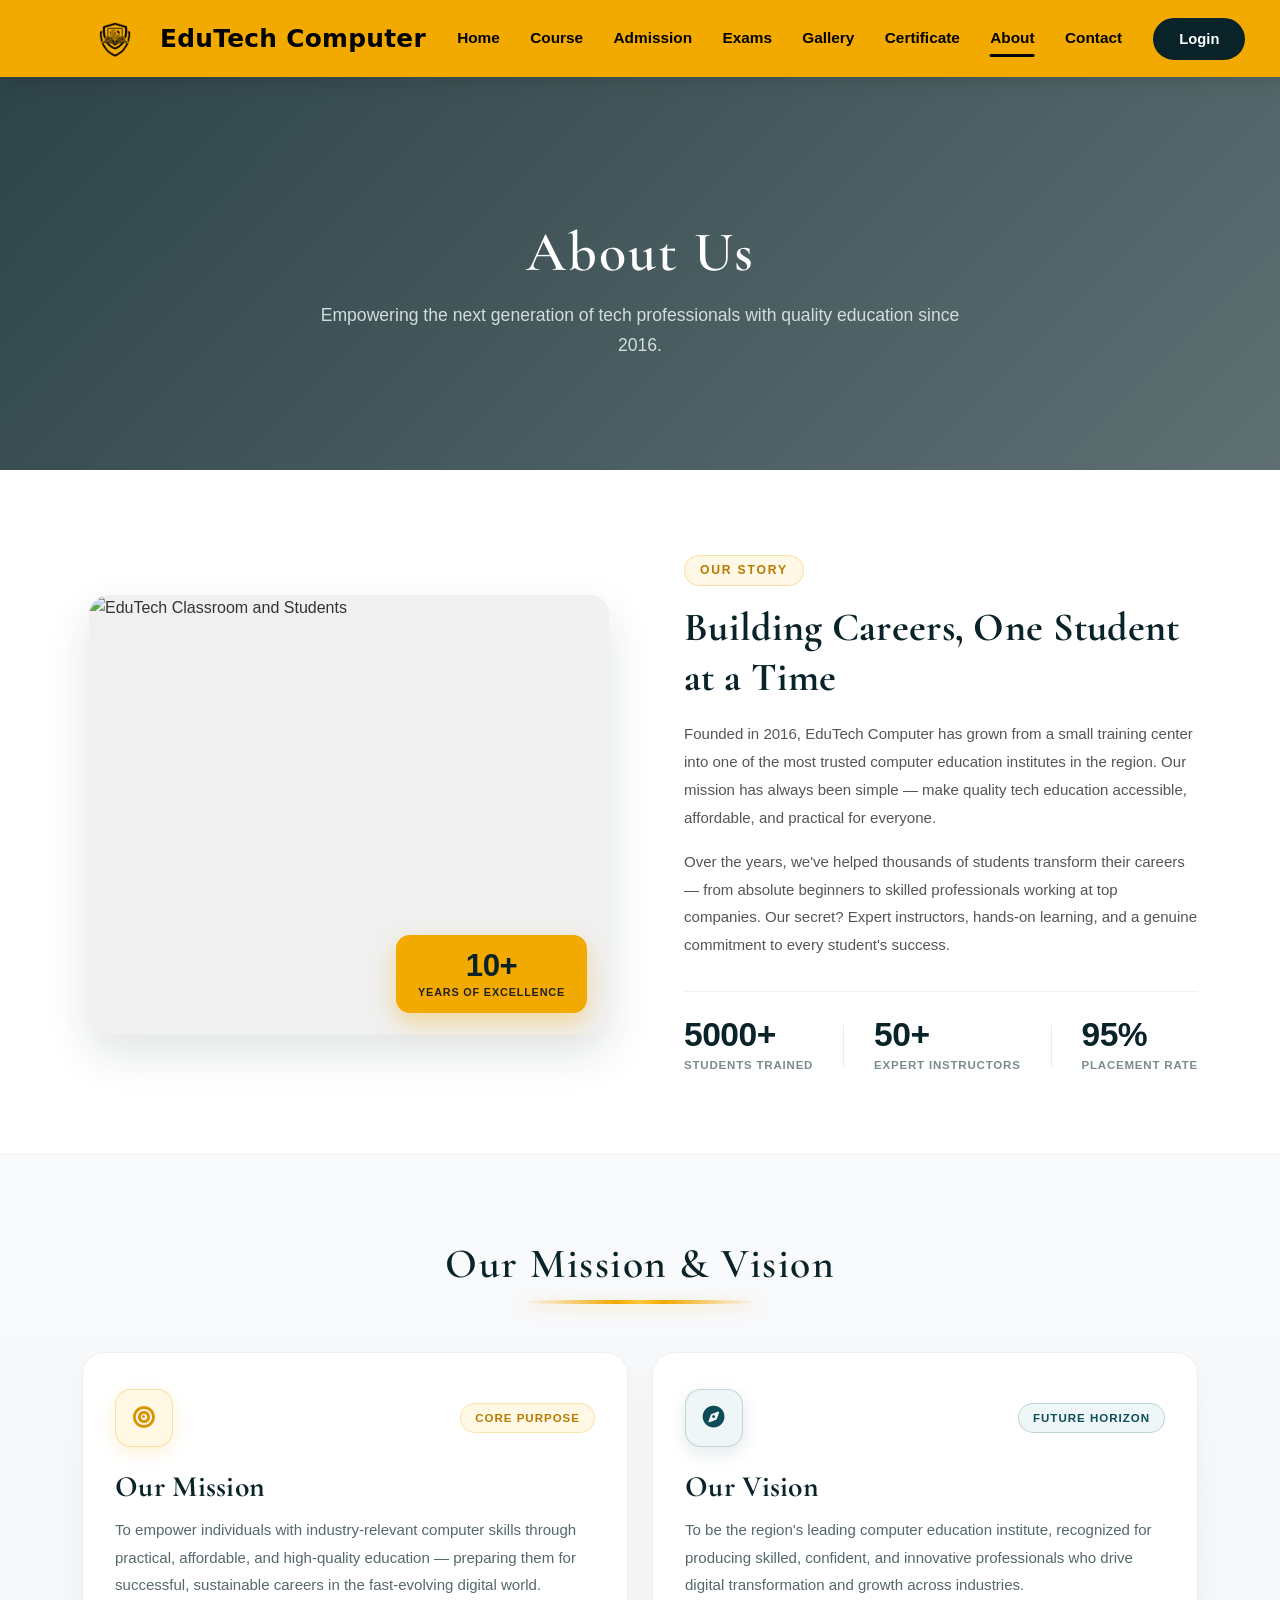
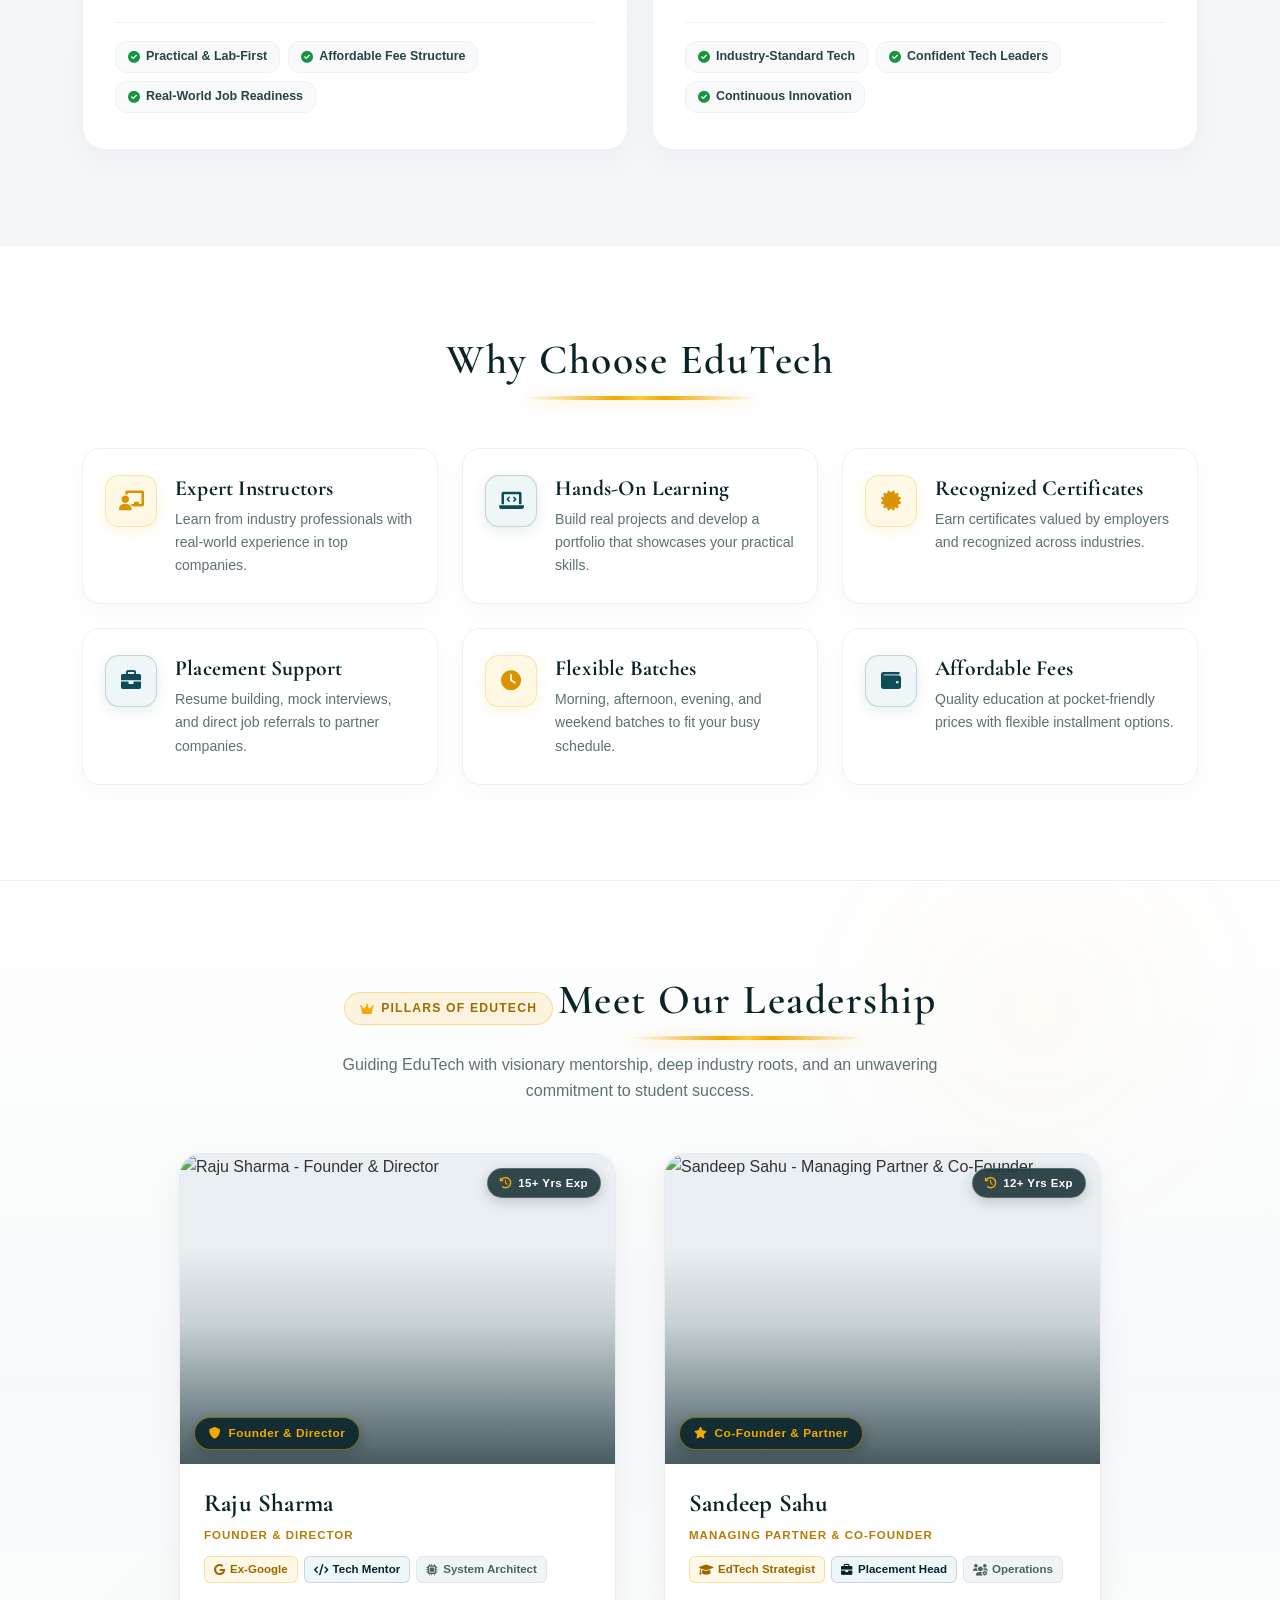
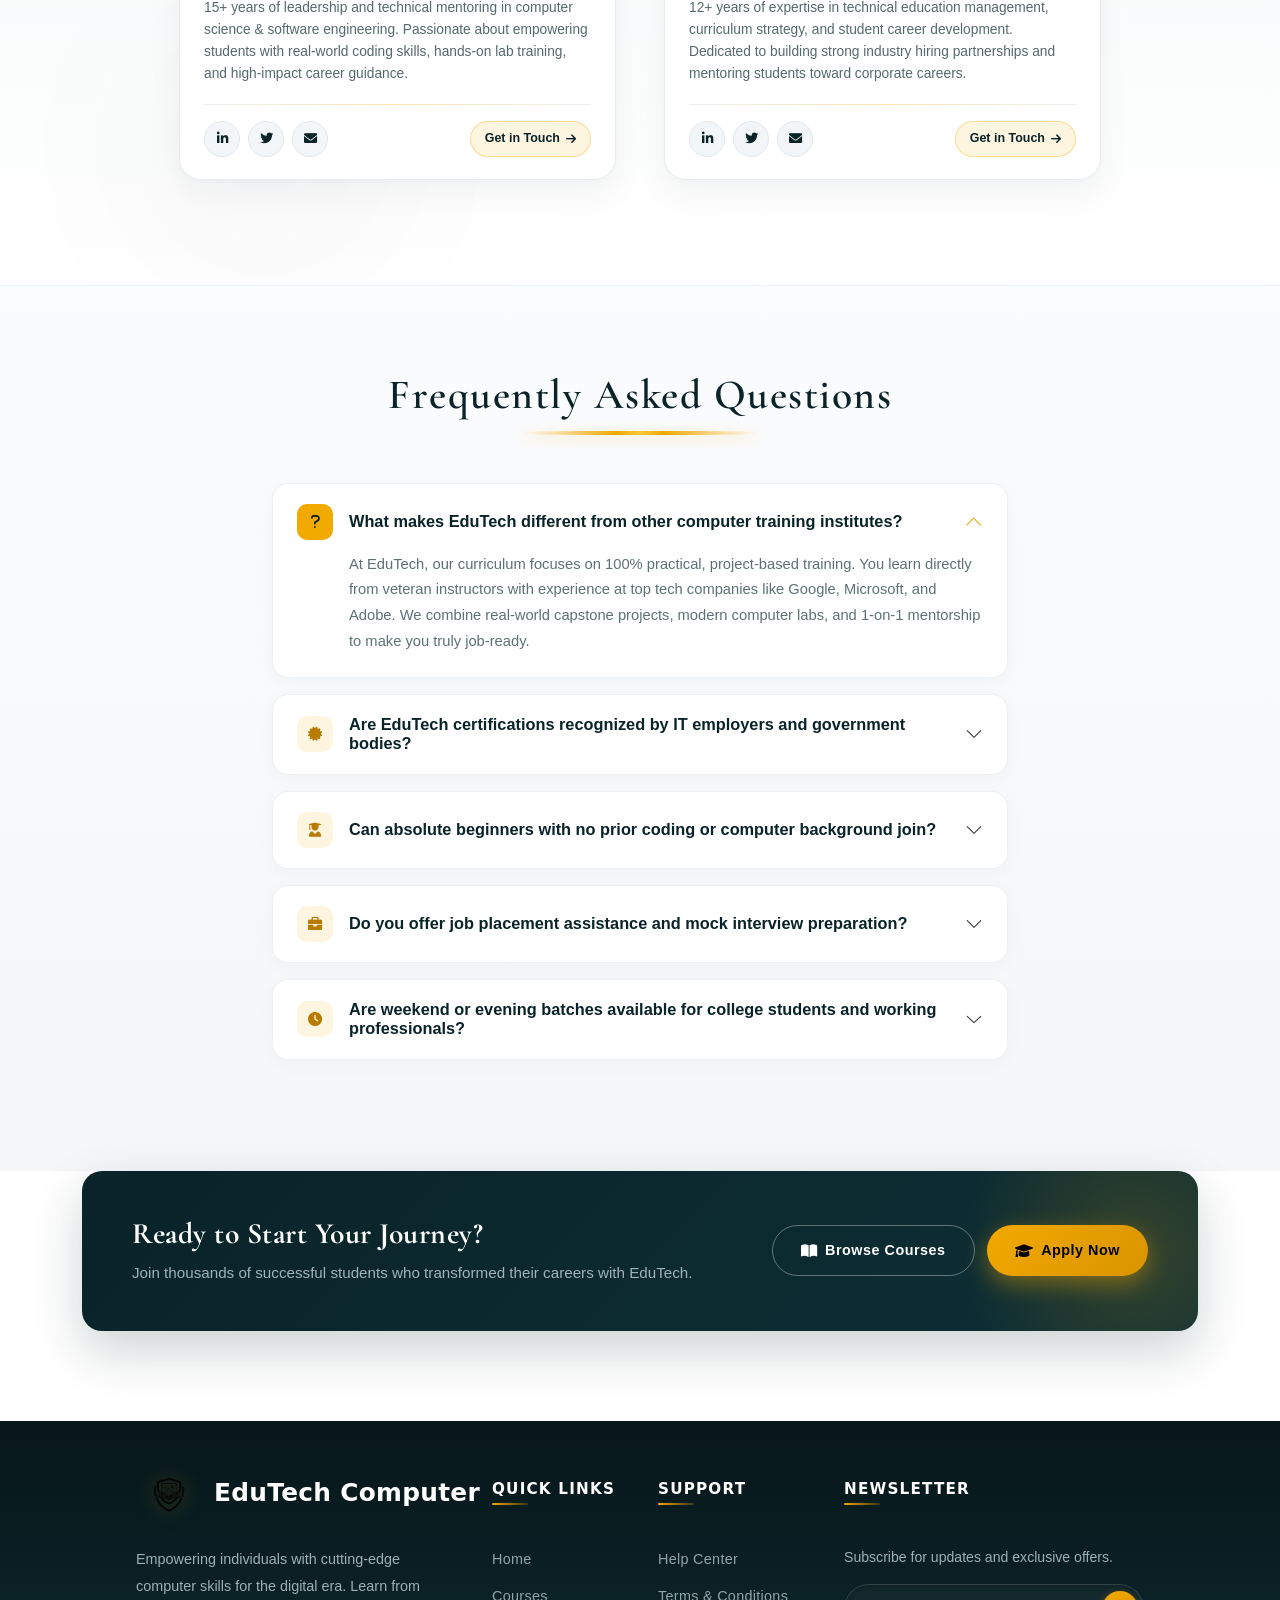
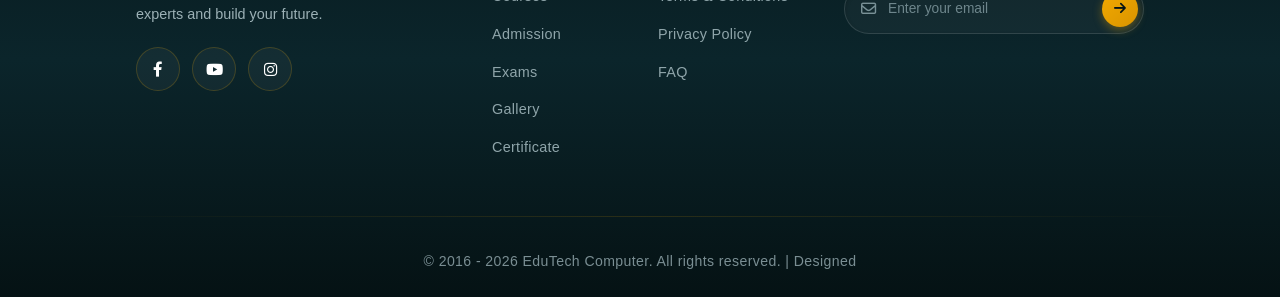
==== about.html @ edd5bb1d "Initial commit - EduTech Computer Website" ====
<!DOCTYPE html>
<html lang="en">
<head>
    <meta charset="UTF-8">
    <meta name="viewport" content="width=device-width, initial-scale=1.0">
    <title>EduTech Computer | About Us</title>
    <!-- favicon -->
    <link rel="icon" type="image/png" href="logo.png">
    <!-- Google Fonts -->
    <link rel="preconnect" href="https://fonts.googleapis.com">
    <link rel="preconnect" href="https://fonts.gstatic.com" crossorigin>
    <link href="https://fonts.googleapis.com/css2?family=Cormorant+Garamond:ital,wght@0,400;0,500;1,400&display=swap" rel="stylesheet">
    <!-- Bootstrap 5 CSS -->
    <link href="https://cdn.jsdelivr.net/npm/bootstrap@5.3.0-alpha1/dist/css/bootstrap.min.css" rel="stylesheet">
    <!-- Font Awesome -->
    <link rel="stylesheet" href="https://cdnjs.cloudflare.com/ajax/libs/font-awesome/6.0.0-beta3/css/all.min.css">
    <!-- Header CSS -->
    <link rel="stylesheet" href="header.css">
    <!-- Footer CSS -->
    <link rel="stylesheet" href="footer.css">
    <!-- Main Style CSS -->
    <link rel="stylesheet" href="style.css">
    <!-- About Page CSS -->
    <link rel="stylesheet" href="about.css">
</head>
<body>

    <!-- ========== HEADER (loaded via JS) ========== -->
    <div id="header-placeholder"></div>

    <!-- ========== PAGE HERO ========== -->
    <section class="page-hero">
        <div class="page-hero-overlay"></div>
        <div class="container">
            <div class="page-hero-content">
                <h1 class="page-hero-title">About Us</h1>
                <p class="page-hero-subtitle">Empowering the next generation of tech professionals with quality education since 2016.</p>
            </div>
        </div>
    </section>

    <!-- =========================================
         SECTION 1: OUR STORY
         ========================================= -->
    <section class="our-story-section">
        <div class="container">
            <div class="row align-items-center g-4 g-lg-5">
                <div class="col-lg-6">
                    <div class="story-image-wrap">
                        <div class="story-image-card">
                            <img src="https://images.unsplash.com/photo-1522202176988-66273c2fd55f?q=80&w=1000&auto=format&fit=crop" alt="EduTech Classroom and Students" class="story-main-img">
                        </div>

                        <!-- Minimalist Experience Badge -->
                        <div class="story-badge">
                            <span class="badge-number">10+</span>
                            <span class="badge-text">Years of Excellence</span>
                        </div>
                    </div>
                </div>

                <div class="col-lg-6">
                    <div class="story-content">
                        <span class="story-tag">Our Story</span>

                        <h2 class="story-heading">Building Careers, One Student at a Time</h2>
                        
                        <p class="story-text">Founded in 2016, EduTech Computer has grown from a small training center into one of the most trusted computer education institutes in the region. Our mission has always been simple — make quality tech education accessible, affordable, and practical for everyone.</p>
                        
                        <p class="story-text">Over the years, we've helped thousands of students transform their careers — from absolute beginners to skilled professionals working at top companies. Our secret? Expert instructors, hands-on learning, and a genuine commitment to every student's success.</p>

                        <!-- Sleek Minimalist Stats Strip -->
                        <div class="story-stats-strip">
                            <div class="story-stat-item">
                                <span class="stat-number">5000+</span>
                                <span class="stat-label">Students Trained</span>
                            </div>
                            <div class="story-stat-divider"></div>
                            <div class="story-stat-item">
                                <span class="stat-number">50+</span>
                                <span class="stat-label">Expert Instructors</span>
                            </div>
                            <div class="story-stat-divider"></div>
                            <div class="story-stat-item">
                                <span class="stat-number">95%</span>
                                <span class="stat-label">Placement Rate</span>
                            </div>
                        </div>
                    </div>
                </div>
            </div>
        </div>
    </section>

    <!-- =========================================
         SECTION 2: MISSION & VISION
         ========================================= -->
    <section class="mission-vision-section">
        <div class="container">
            <div class="text-center mb-5">
                <h2 class="section-heading">Our Mission &amp; Vision</h2>
            </div>

            <div class="row g-4 justify-content-center">
                <!-- Mission Card -->
                <div class="col-lg-6 col-md-6">
                    <div class="mv-card">
                        <div>
                            <div class="mv-card-top">
                                <div class="mv-icon icon-mission">
                                    <i class="fas fa-bullseye"></i>
                                </div>
                                <span class="mv-pill pill-mission">Core Purpose</span>
                            </div>
                            <h3 class="mv-title">Our Mission</h3>
                            <p class="mv-desc">To empower individuals with industry-relevant computer skills through practical, affordable, and high-quality education — preparing them for successful, sustainable careers in the fast-evolving digital world.</p>
                        </div>
                        <div class="mv-points">
                            <span class="mv-point-tag"><i class="fas fa-check-circle"></i> Practical &amp; Lab-First</span>
                            <span class="mv-point-tag"><i class="fas fa-check-circle"></i> Affordable Fee Structure</span>
                            <span class="mv-point-tag"><i class="fas fa-check-circle"></i> Real-World Job Readiness</span>
                        </div>
                    </div>
                </div>

                <!-- Vision Card -->
                <div class="col-lg-6 col-md-6">
                    <div class="mv-card">
                        <div>
                            <div class="mv-card-top">
                                <div class="mv-icon icon-vision">
                                    <i class="fas fa-compass"></i>
                                </div>
                                <span class="mv-pill pill-vision">Future Horizon</span>
                            </div>
                            <h3 class="mv-title">Our Vision</h3>
                            <p class="mv-desc">To be the region's leading computer education institute, recognized for producing skilled, confident, and innovative professionals who drive digital transformation and growth across industries.</p>
                        </div>
                        <div class="mv-points">
                            <span class="mv-point-tag"><i class="fas fa-check-circle"></i> Industry-Standard Tech</span>
                            <span class="mv-point-tag"><i class="fas fa-check-circle"></i> Confident Tech Leaders</span>
                            <span class="mv-point-tag"><i class="fas fa-check-circle"></i> Continuous Innovation</span>
                        </div>
                    </div>
                </div>
            </div>
        </div>
    </section>


    <!-- =========================================
         SECTION 4: WHY CHOOSE US
         ========================================= -->
    <section class="why-us-section">
        <div class="container">
            <div class="text-center mb-5">
                <h2 class="section-heading">Why Choose EduTech</h2>
            </div>

            <div class="row g-3 g-lg-4">
                <div class="col-lg-4 col-md-6">
                    <div class="why-item">
                        <div class="why-icon icon-gold"><i class="fas fa-chalkboard-teacher"></i></div>
                        <div class="why-text">
                            <h5>Expert Instructors</h5>
                            <p>Learn from industry professionals with real-world experience in top companies.</p>
                        </div>
                    </div>
                </div>
                <div class="col-lg-4 col-md-6">
                    <div class="why-item">
                        <div class="why-icon icon-teal"><i class="fas fa-laptop-code"></i></div>
                        <div class="why-text">
                            <h5>Hands-On Learning</h5>
                            <p>Build real projects and develop a portfolio that showcases your practical skills.</p>
                        </div>
                    </div>
                </div>
                <div class="col-lg-4 col-md-6">
                    <div class="why-item">
                        <div class="why-icon icon-gold"><i class="fas fa-certificate"></i></div>
                        <div class="why-text">
                            <h5>Recognized Certificates</h5>
                            <p>Earn certificates valued by employers and recognized across industries.</p>
                        </div>
                    </div>
                </div>
                <div class="col-lg-4 col-md-6">
                    <div class="why-item">
                        <div class="why-icon icon-teal"><i class="fas fa-briefcase"></i></div>
                        <div class="why-text">
                            <h5>Placement Support</h5>
                            <p>Resume building, mock interviews, and direct job referrals to partner companies.</p>
                        </div>
                    </div>
                </div>
                <div class="col-lg-4 col-md-6">
                    <div class="why-item">
                        <div class="why-icon icon-gold"><i class="fas fa-clock"></i></div>
                        <div class="why-text">
                            <h5>Flexible Batches</h5>
                            <p>Morning, afternoon, evening, and weekend batches to fit your busy schedule.</p>
                        </div>
                    </div>
                </div>
                <div class="col-lg-4 col-md-6">
                    <div class="why-item">
                        <div class="why-icon icon-teal"><i class="fas fa-wallet"></i></div>
                        <div class="why-text">
                            <h5>Affordable Fees</h5>
                            <p>Quality education at pocket-friendly prices with flexible installment options.</p>
                        </div>
                    </div>
                </div>
            </div>
        </div>
    </section>

    <!-- =========================================
         SECTION 5: LEADERSHIP (FOUNDER & PARTNER)
         ========================================= -->
    <section class="team-section" id="leadership">
        <div class="team-bg-glow team-glow-1"></div>
        <div class="team-bg-glow team-glow-2"></div>
        <div class="container position-relative">
            <div class="text-center mb-5 team-header-wrap">
                <span class="team-section-badge"><i class="fas fa-crown"></i> Pillars of EduTech</span>
                <h2 class="section-heading">Meet Our Leadership</h2>
                <p class="team-section-subtitle">Guiding EduTech with visionary mentorship, deep industry roots, and an unwavering commitment to student success.</p>
            </div>

            <div class="row g-4 g-lg-5 justify-content-center">
                <!-- Founder & Director -->
                <div class="col-xl-5 col-lg-5 col-md-6 col-sm-10 col-12">
                    <div class="team-card">
                        <div class="team-image-wrap">
                            <img src="https://images.unsplash.com/photo-1560250097-0b93528c311a?q=80&w=600&auto=format&fit=crop" alt="Raju Sharma - Founder &amp; Director" class="team-img" loading="lazy">
                            <div class="team-img-overlay"></div>
                            
                            <!-- Badges -->
                            <div class="team-exp-badge">
                                <i class="fas fa-history"></i> 15+ Yrs Exp
                            </div>
                            <div class="team-badge">
                                <i class="fas fa-shield-alt"></i> Founder &amp; Director
                            </div>
                        </div>

                        <div class="team-info">
                            <div class="team-header-meta">
                                <h3 class="team-name">Raju Sharma</h3>
                                <span class="team-role">Founder &amp; Director</span>
                            </div>

                            <div class="team-tags">
                                <span class="team-tag tag-gold"><i class="fab fa-google"></i> Ex-Google</span>
                                <span class="team-tag tag-teal"><i class="fas fa-code"></i> Tech Mentor</span>
                                <span class="team-tag tag-neutral"><i class="fas fa-microchip"></i> System Architect</span>
                            </div>

                            <p class="team-desc">15+ years of leadership and technical mentoring in computer science &amp; software engineering. Passionate about empowering students with real-world coding skills, hands-on lab training, and high-impact career guidance.</p>

                            <div class="team-divider"></div>

                            <div class="team-footer">
                                <div class="team-social">
                                    <a href="https://linkedin.com" target="_blank" rel="noopener noreferrer" class="team-social-btn" title="Connect on LinkedIn" aria-label="Raju Sharma on LinkedIn">
                                        <i class="fab fa-linkedin-in"></i>
                                    </a>
                                    <a href="https://twitter.com" target="_blank" rel="noopener noreferrer" class="team-social-btn" title="Follow on Twitter" aria-label="Raju Sharma on Twitter">
                                        <i class="fab fa-twitter"></i>
                                    </a>
                                    <a href="mailto:raju.sharma@edutech.com" class="team-social-btn" title="Send Email" aria-label="Email Raju Sharma">
                                        <i class="fas fa-envelope"></i>
                                    </a>
                                </div>
                                <a href="contact.html" class="team-connect-btn">
                                    <span>Get in Touch</span>
                                    <i class="fas fa-arrow-right"></i>
                                </a>
                            </div>
                        </div>
                    </div>
                </div>

                <!-- Managing Partner & Co-Founder -->
                <div class="col-xl-5 col-lg-5 col-md-6 col-sm-10 col-12">
                    <div class="team-card">
                        <div class="team-image-wrap">
                            <img src="https://images.unsplash.com/photo-1519085360753-af0119f7cbe7?q=80&w=600&auto=format&fit=crop" alt="Sandeep Sahu - Managing Partner &amp; Co-Founder" class="team-img" loading="lazy">
                            <div class="team-img-overlay"></div>
                            
                            <!-- Badges -->
                            <div class="team-exp-badge">
                                <i class="fas fa-history"></i> 12+ Yrs Exp
                            </div>
                            <div class="team-badge">
                                <i class="fas fa-star"></i> Co-Founder &amp; Partner
                            </div>
                        </div>

                        <div class="team-info">
                            <div class="team-header-meta">
                                <h3 class="team-name">Sandeep Sahu</h3>
                                <span class="team-role">Managing Partner &amp; Co-Founder</span>
                            </div>

                            <div class="team-tags">
                                <span class="team-tag tag-gold"><i class="fas fa-graduation-cap"></i> EdTech Strategist</span>
                                <span class="team-tag tag-teal"><i class="fas fa-briefcase"></i> Placement Head</span>
                                <span class="team-tag tag-neutral"><i class="fas fa-users-cog"></i> Operations</span>
                            </div>

                            <p class="team-desc">12+ years of expertise in technical education management, curriculum strategy, and student career development. Dedicated to building strong industry hiring partnerships and mentoring students toward corporate careers.</p>

                            <div class="team-divider"></div>

                            <div class="team-footer">
                                <div class="team-social">
                                    <a href="https://linkedin.com" target="_blank" rel="noopener noreferrer" class="team-social-btn" title="Connect on LinkedIn" aria-label="Sandeep Sahu on LinkedIn">
                                        <i class="fab fa-linkedin-in"></i>
                                    </a>
                                    <a href="https://twitter.com" target="_blank" rel="noopener noreferrer" class="team-social-btn" title="Follow on Twitter" aria-label="Sandeep Sahu on Twitter">
                                        <i class="fab fa-twitter"></i>
                                    </a>
                                    <a href="mailto:sandeep.sahu@edutech.com" class="team-social-btn" title="Send Email" aria-label="Email Sandeep Sahu">
                                        <i class="fas fa-envelope"></i>
                                    </a>
                                </div>
                                <a href="contact.html" class="team-connect-btn">
                                    <span>Get in Touch</span>
                                    <i class="fas fa-arrow-right"></i>
                                </a>
                            </div>
                        </div>
                    </div>
                </div>
            </div>
        </div>
    </section>

    <!-- =========================================
         SECTION 6: FAQ
         ========================================= -->
    <section class="faq-section">
        <div class="container">
            <div class="text-center mb-5">
                <h2 class="section-heading">Frequently Asked Questions</h2>
            </div>

            <div class="row justify-content-center">
                <div class="col-lg-8 col-md-10">
                    <div class="accordion faq-accordion" id="aboutFaqAccordion">
                        <!-- FAQ Item 1 -->
                        <div class="accordion-item">
                            <h3 class="accordion-header" id="faqHeading1">
                                <button class="accordion-button" type="button" data-bs-toggle="collapse" data-bs-target="#faqCollapse1" aria-expanded="true" aria-controls="faqCollapse1">
                                    <span class="faq-icon-pill"><i class="fas fa-question"></i></span>
                                    <span>What makes EduTech different from other computer training institutes?</span>
                                </button>
                            </h3>
                            <div id="faqCollapse1" class="accordion-collapse collapse show" aria-labelledby="faqHeading1" data-bs-parent="#aboutFaqAccordion">
                                <div class="accordion-body">
                                    At EduTech, our curriculum focuses on 100% practical, project-based training. You learn directly from veteran instructors with experience at top tech companies like Google, Microsoft, and Adobe. We combine real-world capstone projects, modern computer labs, and 1-on-1 mentorship to make you truly job-ready.
                                </div>
                            </div>
                        </div>

                        <!-- FAQ Item 2 -->
                        <div class="accordion-item">
                            <h3 class="accordion-header" id="faqHeading2">
                                <button class="accordion-button collapsed" type="button" data-bs-toggle="collapse" data-bs-target="#faqCollapse2" aria-expanded="false" aria-controls="faqCollapse2">
                                    <span class="faq-icon-pill"><i class="fas fa-certificate"></i></span>
                                    <span>Are EduTech certifications recognized by IT employers and government bodies?</span>
                                </button>
                            </h3>
                            <div id="faqCollapse2" class="accordion-collapse collapse" aria-labelledby="faqHeading2" data-bs-parent="#aboutFaqAccordion">
                                <div class="accordion-body">
                                    Yes, all course completion certificates issued by EduTech are ISO-certified and industry-recognized. Each certificate comes with a verifiable online QR and credential ID that corporate recruiters and government interview panels can verify directly on our portal.
                                </div>
                            </div>
                        </div>

                        <!-- FAQ Item 3 -->
                        <div class="accordion-item">
                            <h3 class="accordion-header" id="faqHeading3">
                                <button class="accordion-button collapsed" type="button" data-bs-toggle="collapse" data-bs-target="#faqCollapse3" aria-expanded="false" aria-controls="faqCollapse3">
                                    <span class="faq-icon-pill"><i class="fas fa-user-graduate"></i></span>
                                    <span>Can absolute beginners with no prior coding or computer background join?</span>
                                </button>
                            </h3>
                            <div id="faqCollapse3" class="accordion-collapse collapse" aria-labelledby="faqHeading3" data-bs-parent="#aboutFaqAccordion">
                                <div class="accordion-body">
                                    Absolutely! Our foundational courses (such as Basic Computing, Web Development, and Python Basics) are designed specifically for zero-knowledge beginners. We start from ground zero and gradually build up your skills through step-by-step guidance.
                                </div>
                            </div>
                        </div>

                        <!-- FAQ Item 4 -->
                        <div class="accordion-item">
                            <h3 class="accordion-header" id="faqHeading4">
                                <button class="accordion-button collapsed" type="button" data-bs-toggle="collapse" data-bs-target="#faqCollapse4" aria-expanded="false" aria-controls="faqCollapse4">
                                    <span class="faq-icon-pill"><i class="fas fa-briefcase"></i></span>
                                    <span>Do you offer job placement assistance and mock interview preparation?</span>
                                </button>
                            </h3>
                            <div id="faqCollapse4" class="accordion-collapse collapse" aria-labelledby="faqHeading4" data-bs-parent="#aboutFaqAccordion">
                                <div class="accordion-body">
                                    Yes! EduTech operates an active Placement Cell. We provide resume critique, GitHub portfolio building, soft skills training, mock technical interviews, and direct referral drives with our 50+ hiring partner companies across the IT industry.
                                </div>
                            </div>
                        </div>

                        <!-- FAQ Item 5 -->
                        <div class="accordion-item">
                            <h3 class="accordion-header" id="faqHeading5">
                                <button class="accordion-button collapsed" type="button" data-bs-toggle="collapse" data-bs-target="#faqCollapse5" aria-expanded="false" aria-controls="faqCollapse5">
                                    <span class="faq-icon-pill"><i class="fas fa-clock"></i></span>
                                    <span>Are weekend or evening batches available for college students and working professionals?</span>
                                </button>
                            </h3>
                            <div id="faqCollapse5" class="accordion-collapse collapse" aria-labelledby="faqHeading5" data-bs-parent="#aboutFaqAccordion">
                                <div class="accordion-body">
                                    Yes, we offer flexible scheduling to fit your lifestyle. You can choose from early morning, regular day, evening batches, or weekend-only intensive sessions. Both in-person lab access and live online sessions are supported.
                                </div>
                            </div>
                        </div>
                    </div>
                </div>
            </div>
        </div>
    </section>

    <!-- =========================================
         SECTION 7: CTA
         ========================================= -->
    <section class="about-cta-section">
        <div class="container">
            <div class="cta-box">
                <div class="cta-content">
                    <h3>Ready to Start Your Journey?</h3>
                    <p>Join thousands of successful students who transformed their careers with EduTech.</p>
                </div>
                <div class="cta-buttons">
                    <a href="courses.html" class="btn-cta-outline">
                        <i class="fas fa-book-open me-2"></i>Browse Courses
                    </a>
                    <a href="admission.html" class="btn-cta">
                        <i class="fas fa-graduation-cap me-2"></i>Apply Now
                    </a>
                </div>
            </div>
        </div>
    </section>

    <!-- ========== FOOTER (loaded via JS) ========== -->
    <div id="footer-placeholder"></div>

    <!-- Bootstrap JS Bundle -->
    <script src="https://cdn.jsdelivr.net/npm/bootstrap@5.3.0-alpha1/dist/js/bootstrap.bundle.min.js"></script>
    <!-- Main Script JS -->
    <script src="script.js"></script>
</body>
</html>
---- header.css ----
/* =========================================
   EduTech Computer - Header/Navbar Styles
   ========================================= */

/* ---------- LOGO ---------- */
.navbar-logo {
    height: 66px;
    width: 66px;
    min-width: 66px;
    object-fit: contain;
    display: inline-block;
    background: transparent;
    border-radius: 0;
    padding: 0;
    box-shadow: none;
    transition: transform 0.3s ease;
}

.navbar-brand {
    display: flex !important;
    align-items: center;
    gap: 12px;
    font-size: 1.55rem;
    color: #000000 !important;
    padding: 0;
    transition: transform 0.25s ease;
}

.navbar-brand:hover .navbar-logo {
    transform: scale(1.05);
}

.navbar-brand span {
    font-family: 'Segoe UI', system-ui, -apple-system, sans-serif;
    color: #000000;
    font-weight: 700;
    white-space: nowrap;
    letter-spacing: 0.3px;
}

/* ---------- NAVBAR (AMBER #F2A900) ---------- */
.navbar {
    background-color: #F2A900 !important;
    box-shadow: 0 4px 18px rgba(0, 0, 0, 0.12);
    transition: all 0.3s ease;
    z-index: 1030;
    padding-top: 0.35rem;
    padding-bottom: 0.35rem;
}

.navbar-nav .nav-link {
    font-weight: 600;
    color: #000000 !important;
    padding: 0.5rem 0.95rem !important;
    position: relative;
    font-size: 0.96rem;
    transition: all 0.25s ease;
}

.navbar-nav .nav-link::after {
    content: '';
    position: absolute;
    bottom: 2px;
    left: 50%;
    transform: translateX(-50%);
    width: 0;
    height: 2.5px;
    background-color: #000000;
    border-radius: 2px;
    transition: width 0.3s cubic-bezier(0.4, 0, 0.2, 1);
}

.navbar-nav .nav-link:hover::after,
.navbar-nav .nav-link.active::after {
    width: 60%;
}

.navbar-nav .nav-link.active {
    color: #000000 !important;
    font-weight: 700;
}

.navbar-nav .nav-link:hover {
    color: #111111 !important;
    transform: translateY(-1px);
}

/* ---------- LOGIN BUTTON (DESKTOP) ---------- */
.btn-login {
    background-color: #092328;
    color: #ffffff !important;
    font-weight: 600;
    padding: 8px 24px;
    border-radius: 30px;
    border: 2px solid #092328;
    transition: all 0.3s ease;
    font-size: 0.92rem;
    white-space: nowrap;
    display: inline-flex;
    align-items: center;
    justify-content: center;
}

.btn-login:hover {
    background-color: transparent;
    color: #092328 !important;
    border-color: #092328;
    transform: translateY(-2px);
    box-shadow: 0 6px 16px rgba(9, 35, 40, 0.3);
}

/* ---------- PROFILE DROPDOWN ---------- */
.navbar-nav .dropdown-toggle {
    color: #000000 !important;
    font-weight: 600;
}

.navbar-nav .dropdown-toggle::after {
    display: none;
}

.dropdown-menu {
    border-radius: 12px;
    border: 1px solid rgba(0, 0, 0, 0.08);
    box-shadow: 0 12px 32px rgba(0, 0, 0, 0.2);
    padding: 8px;
    margin-top: 8px;
    background: #ffffff;
}

.dropdown-item {
    border-radius: 8px;
    padding: 10px 14px;
    font-weight: 500;
    transition: all 0.2s ease;
    font-size: 0.9rem;
}

.dropdown-item:hover {
    background-color: #fff8e6;
    color: #d99400;
}

.dropdown-item#logoutBtn:hover {
    background-color: #ffe6e6;
    color: #dc3545;
}

/* ---------- NAVBAR TOGGLER (MOBILE / PORTRAIT) ---------- */
.navbar-toggler {
    border: 1.5px solid rgba(0, 0, 0, 0.35);
    background: rgba(255, 255, 255, 0.25);
    border-radius: 10px;
    padding: 7px 11px;
    transition: all 0.25s ease;
}

.navbar-toggler:hover {
    background: rgba(255, 255, 255, 0.45);
    border-color: #000000;
}

.navbar-toggler:focus {
    box-shadow: 0 0 0 3px rgba(9, 35, 40, 0.25);
    outline: none;
}

.navbar-toggler-icon {
    width: 22px;
    height: 22px;
    background-image: url("data:image/svg+xml,%3csvg xmlns='http://www.w3.org/2000/svg' viewBox='0 0 30 30'%3e%3cpath stroke='rgba(0, 0, 0, 0.9)' stroke-linecap='round' stroke-miterlimit='10' stroke-width='2.4' d='M4 7h22M4 15h22M4 23h22'/%3e%3c/svg%3e");
}

/* =========================================
   PORTRAIT / MOBILE DEVICE STYLES (< 992px)
   ========================================= */
@media (max-width: 991px) {
    .navbar-nav .nav-link::after {
        display: none !important;
    }

    /* Floating luxury dark card dropdown */
    .navbar-collapse {
        background: #092328;
        border: 1px solid rgba(242, 169, 0, 0.35);
        border-radius: 16px;
        padding: 16px 14px;
        margin-top: 12px;
        margin-bottom: 8px;
        box-shadow: 0 16px 36px rgba(0, 0, 0, 0.45), 0 0 20px rgba(242, 169, 0, 0.12);
        animation: mobileMenuSlideDown 0.3s cubic-bezier(0.16, 1, 0.3, 1);
    }

    @keyframes mobileMenuSlideDown {
        from {
            opacity: 0;
            transform: translateY(-8px);
        }
        to {
            opacity: 1;
            transform: translateY(0);
        }
    }

    .navbar-nav {
        gap: 3px;
    }

    /* Links in mobile menu */
    .navbar-nav .nav-link {
        color: #e2e8f0 !important;
        padding: 10px 14px !important;
        border-radius: 10px;
        font-size: 0.96rem;
        font-weight: 500;
        display: flex;
        align-items: center;
        transition: all 0.25s ease;
        border-left: 3px solid transparent;
    }

    .navbar-nav .nav-link .nav-mobile-icon {
        width: 24px;
        color: #F2A900;
        font-size: 0.95rem;
        margin-right: 10px;
        text-align: center;
        transition: transform 0.25s ease;
    }

    .navbar-nav .nav-link:hover {
        background: rgba(242, 169, 0, 0.12);
        color: #F2A900 !important;
        padding-left: 18px !important;
        border-left-color: rgba(242, 169, 0, 0.5);
    }

    .navbar-nav .nav-link:hover .nav-mobile-icon {
        transform: scale(1.15);
    }

    .navbar-nav .nav-link.active {
        background: linear-gradient(90deg, rgba(242, 169, 0, 0.2), rgba(242, 169, 0, 0.05));
        color: #F2A900 !important;
        font-weight: 700;
        border-left: 3px solid #F2A900;
    }

    .navbar-nav .nav-link.active .nav-mobile-icon {
        color: #ffd166;
    }

    /* Login button inside mobile menu */
    #navLogin {
        margin-top: 10px !important;
        padding-top: 12px;
        border-top: 1px solid rgba(255, 255, 255, 0.12);
    }

    .btn-login {
        display: flex !important;
        align-items: center;
        justify-content: center;
        width: 100% !important;
        background: linear-gradient(135deg, #F2A900, #d99400);
        color: #092328 !important;
        border: none !important;
        padding: 12px 20px;
        border-radius: 12px;
        font-weight: 700;
        font-size: 0.98rem;
        box-shadow: 0 4px 15px rgba(242, 169, 0, 0.35);
        margin: 0 !important;
    }

    .btn-login:hover {
        background: linear-gradient(135deg, #ffd166, #F2A900);
        color: #000000 !important;
        transform: translateY(-2px);
        box-shadow: 0 6px 20px rgba(242, 169, 0, 0.55);
    }

    /* Profile dropdown inside mobile menu */
    .navbar-nav .dropdown-menu {
        background: rgba(255, 255, 255, 0.06);
        border: 1px solid rgba(242, 169, 0, 0.2);
        box-shadow: none;
        margin-top: 4px;
        padding: 6px;
    }

    .navbar-nav .dropdown-item {
        color: #ffffff;
    }

    .navbar-nav .dropdown-item:hover {
        background-color: rgba(242, 169, 0, 0.2);
        color: #F2A900;
    }
}

/* Small smartphones */
@media (max-width: 767px) {
    .navbar-logo {
        height: 56px;
        width: 56px;
        min-width: 56px;
    }

    .navbar-brand {
        font-size: 1.25rem;
        gap: 10px;
    }

    .navbar-brand span {
        font-size: 1.25rem;
    }

    .navbar-collapse {
        margin-top: 10px;
        padding: 14px 12px;
    }
}

@media (max-width: 575px) {
    .navbar-logo {
        height: 50px;
        width: 50px;
        min-width: 50px;
    }

    .navbar-brand span {
        font-size: 1.15rem;
    }
}
---- footer.css ----
/* =========================================
   EduTech Computer - Premium Footer Styles
   Solid Background • Luxurious • Interactive
   ========================================= */

.footer {
    background: linear-gradient(180deg, #071619 0%, #0b252b 50%, #051214 100%);
    margin-top: 0;
    position: relative;
    overflow: hidden;
    padding-top: 40px !important;
}

.footer > .container {
    position: relative;
    z-index: 2;
}

/* ---------- TYPOGRAPHY ---------- */
.footer h5,
.footer h6 {
    font-family: 'Segoe UI', system-ui, -apple-system, sans-serif;
    letter-spacing: 1.2px;
    color: #ffffff;
    position: relative;
    display: inline-block;
    padding-bottom: 12px;
    font-size: 0.95rem;
    font-weight: 700;
    text-transform: uppercase;
}

.footer h6::after {
    content: '';
    position: absolute;
    left: 0;
    bottom: 0;
    width: 36px;
    height: 2px;
    background: linear-gradient(90deg, #F2A900, rgba(242, 169, 0, 0.2));
    border-radius: 2px;
    transition: width 0.35s ease;
}

.footer .col-lg-2:hover h6::after,
.footer .col-lg-3:hover h6::after,
.footer .col-md-6:hover h6::after,
.footer .footer-col-header:hover h6::after {
    width: 55px;
}

.footer .text-muted {
    color: #9cb1b6 !important;
    font-size: 0.9rem;
    line-height: 1.9;
}

/* ---------- FOOTER HEADERS (PERFECT HORIZONTAL ALIGNMENT & EQUAL SPACING) ---------- */
.footer-main-row {
    margin-top: 0 !important;
}

.footer .row > [class*="col-"] {
    margin-top: 0 !important;
}

@media (min-width: 992px) {
    .footer-main-row {
        display: flex !important;
        justify-content: center !important;
        align-items: flex-start !important;
        gap: 36px !important;
    }

    .footer-main-row > [class*="footer-col"] {
        padding-left: 0 !important;
        padding-right: 0 !important;
    }

    .footer-col-brand {
        max-width: 320px;
        flex: 0 0 auto;
    }

    .footer-col-links {
        min-width: 130px;
        flex: 0 0 auto;
    }

    .footer-col-support {
        min-width: 150px;
        flex: 0 0 auto;
    }

    .footer-col-newsletter {
        max-width: 310px;
        width: 300px;
        flex: 0 0 auto;
    }
}

.footer-brand,
.footer-col-header {
    height: 66px !important;
    display: flex !important;
    align-items: center !important;
    margin-bottom: 1.2rem !important;
    box-sizing: border-box !important;
}

.footer-brand {
    gap: 12px;
    text-decoration: none !important;
}

.footer-col-header h6 {
    margin: 0 !important;
    padding-bottom: 8px !important;
    line-height: 1 !important;
    display: inline-block !important;
}

.footer-brand span {
    font-family: 'Segoe UI', system-ui, -apple-system, sans-serif;
    color: #ffffff;
    font-weight: 700;
    font-size: 1.55rem;
    white-space: nowrap;
    letter-spacing: 0.3px;
    line-height: 1 !important;
}

.footer-bio,
.footer-nav-links,
.newsletter-box {
    margin-top: 0 !important;
}

.footer-logo,
.footer-brand .navbar-logo {
    height: 66px;
    width: 66px;
    min-width: 66px;
    object-fit: contain;
    display: inline-block;
    background: transparent;
    border: none;
    border-radius: 0;
    padding: 0;
    box-shadow: none;
    filter: drop-shadow(0 0 10px rgba(242, 169, 0, 0.3));
    transition: transform 0.3s ease;
}

.footer-brand:hover .footer-logo,
.footer-brand:hover .navbar-logo {
    transform: scale(1.05);
}

/* ---------- LINK LISTS ---------- */
.footer ul {
    list-style: none;
    padding-left: 0;
}

.footer ul li {
    margin-bottom: 12px;
    transition: transform 0.3s ease;
}

.footer ul li a {
    transition: all 0.3s ease;
    font-size: 0.9rem;
    color: #8fa5aa;
    position: relative;
    padding-left: 0;
    display: inline-flex;
    align-items: center;
    letter-spacing: 0.3px;
}

.footer ul li a::before {
    content: '\f105';
    font-family: 'Font Awesome 6 Free';
    font-weight: 900;
    position: absolute;
    left: -14px;
    opacity: 0;
    color: #F2A900;
    transition: all 0.3s ease;
    font-size: 0.7rem;
}

.footer ul li a:hover {
    color: #F2A900 !important;
    padding-left: 14px;
    text-shadow: 0 0 20px rgba(242, 169, 0, 0.3);
}

.footer ul li a:hover::before {
    opacity: 1;
    left: 0;
}

.footer ul li:hover {
    transform: translateX(4px);
}

/* ---------- SOCIAL ICONS ---------- */
.social-icons {
    display: flex;
    gap: 12px;
    flex-wrap: wrap;
    margin-top: 1.2rem;
}

.social-icons a {
    display: inline-flex;
    align-items: center;
    justify-content: center;
    width: 44px;
    height: 44px;
    border-radius: 50%;
    background: rgba(255, 255, 255, 0.04);
    border: 1px solid rgba(242, 169, 0, 0.2);
    transition: all 0.4s cubic-bezier(0.34, 1.56, 0.64, 1);
    font-size: 0.95rem;
    color: #ffffff;
    position: relative;
    overflow: hidden;
}

.social-icons a::before {
    content: '';
    position: absolute;
    inset: 0;
    background: linear-gradient(135deg, #F2A900, #d99400);
    border-radius: 50%;
    transform: scale(0);
    transition: transform 0.4s ease;
    z-index: -1;
}

.social-icons a:hover {
    color: #000 !important;
    transform: translateY(-6px);
    box-shadow: 0 12px 28px rgba(242, 169, 0, 0.45);
    border-color: #F2A900;
}

.social-icons a:hover::before {
    transform: scale(1);
}

/* ---------- NEWSLETTER ---------- */
.newsletter-box {
    background: transparent;
    border: none;
    border-radius: 0;
    padding: 0;
    position: relative;
}

.newsletter-box h6 {
    font-size: 1.05rem;
    margin-bottom: 10px;
    padding-bottom: 10px;
    letter-spacing: 1.2px;
}

.newsletter-box h6::after {
    width: 32px;
    background: linear-gradient(90deg, #F2A900, rgba(242, 169, 0, 0.2));
}

.newsletter-box p {
    font-size: 0.88rem;
    margin-bottom: 16px;
    color: #9cb1b6;
    line-height: 1.6;
}

.newsletter-form {
    display: flex;
    align-items: center;
    background: rgba(255, 255, 255, 0.04);
    border-radius: 50px;
    padding: 4px 5px 4px 16px;
    border: 1px solid rgba(255, 255, 255, 0.12);
    transition: all 0.3s ease;
    box-shadow: inset 0 2px 4px rgba(0, 0, 0, 0.2);
}

.newsletter-form:hover {
    border-color: rgba(242, 169, 0, 0.35);
    background: rgba(255, 255, 255, 0.06);
}

.newsletter-form:focus-within {
    border-color: #F2A900;
    background: rgba(255, 255, 255, 0.07);
    box-shadow: 0 0 16px rgba(242, 169, 0, 0.2);
}

.newsletter-icon {
    color: #799197;
    font-size: 0.95rem;
    margin-right: 8px;
    display: flex;
    align-items: center;
    transition: color 0.3s ease;
    flex-shrink: 0;
}

.newsletter-form:focus-within .newsletter-icon {
    color: #F2A900;
}

.newsletter-form .form-control {
    background: transparent !important;
    border: none !important;
    color: #ffffff !important;
    padding: 9px 4px;
    font-size: 0.88rem;
    box-shadow: none !important;
    flex: 1;
    min-width: 0;
}

.newsletter-form .form-control::placeholder {
    color: #6e868c;
    font-size: 0.86rem;
}

.newsletter-form .form-control:focus {
    background: transparent !important;
    border: none !important;
    box-shadow: none !important;
    color: #ffffff !important;
}

.newsletter-form .btn-newsletter {
    background: linear-gradient(135deg, #F2A900, #d99400);
    border: none;
    color: #051417;
    border-radius: 50%;
    font-weight: 700;
    width: 36px;
    height: 36px;
    min-width: 36px;
    display: inline-flex;
    align-items: center;
    justify-content: center;
    font-size: 0.85rem;
    transition: all 0.3s cubic-bezier(0.34, 1.56, 0.64, 1);
    flex-shrink: 0;
    cursor: pointer;
    box-shadow: 0 3px 10px rgba(242, 169, 0, 0.35);
}

.newsletter-form .btn-newsletter i {
    transition: transform 0.3s ease;
}

.newsletter-form .btn-newsletter:hover {
    background: linear-gradient(135deg, #ffd166, #F2A900);
    box-shadow: 0 6px 18px rgba(242, 169, 0, 0.55);
    transform: scale(1.08);
    color: #000000;
}

.newsletter-form .btn-newsletter:hover i {
    transform: translateX(2px);
}

.newsletter-form .btn-newsletter:active {
    transform: scale(0.94);
}

#newsletterMsg {
    border-radius: 8px;
    padding: 8px 12px !important;
    font-size: 0.8rem;
    margin-top: 10px;
}

/* ---------- DIVIDER ---------- */
.footer hr {
    opacity: 0.15;
    background: linear-gradient(90deg, transparent, #F2A900, transparent);
    border: none;
    height: 1px;
    margin: 45px 0 25px;
}

/* ---------- BOTTOM BAR ---------- */
.footer .footer-bottom {
    padding-top: 8px;
}

.footer .footer-bottom p {
    color: #7a8e93 !important;
    font-size: 0.88rem;
    margin: 0;
    letter-spacing: 0.4px;
}





.footer-bio {
    font-size: 0.9rem;
    line-height: 1.75;
    color: #9cb1b6 !important;
}

/* Links lists */
.footer-nav-links {
    list-style: none;
    padding-left: 0;
    margin-bottom: 0;
}

.footer-nav-links li {
    margin-bottom: 11px;
}

.footer-nav-links li a {
    color: #8fa5aa;
    font-size: 0.91rem;
    text-decoration: none !important;
    transition: all 0.25s ease;
    display: inline-flex;
    align-items: center;
    letter-spacing: 0.2px;
}

.footer-nav-links li a:hover {
    color: #F2A900 !important;
    transform: translateX(4px);
    text-shadow: 0 0 16px rgba(242, 169, 0, 0.3);
}

/* =========================================
   RESPONSIVE DESIGN (PORTRAIT / MOBILE)
   ========================================= */
@media (max-width: 991px) {
    .footer {
        padding-top: 36px !important;
        padding-bottom: 25px !important;
    }

    .footer-brand,
    .footer-col-header {
        height: 56px !important;
        margin-bottom: 1rem !important;
    }

    .footer .col-md-12 {
        margin-top: 1.5rem !important;
    }

    .footer-logo,
    .footer-brand .navbar-logo,
    .footer-brand .footer-logo {
        height: 56px;
        width: 56px;
        min-width: 56px;
    }

    .footer-brand span {
        font-size: 1.25rem;
    }

    .footer-bio {
        max-width: 460px;
        margin: 0 auto 1.2rem auto;
    }

    .footer-col-header h6 {
        font-size: 0.92rem;
    }

    .footer-nav-links li {
        margin-bottom: 9px;
    }

    .footer-nav-links li a {
        font-size: 0.88rem;
        padding: 2px 0;
    }

    /* Newsletter on Tablet/Mobile */
    .newsletter-box {
        max-width: 420px;
        margin: 0 auto;
    }

    .newsletter-box p {
        font-size: 0.84rem;
        margin-bottom: 14px;
    }

    .newsletter-form {
        max-width: 360px;
        margin: 0 auto;
    }

    .footer hr {
        margin: 30px 0 18px;
    }
}

@media (max-width: 767px) {
    .footer .row > [class*="col-"]:not(:first-child) {
        margin-top: 1.2rem !important;
    }

    .footer .col-6 {
        margin-top: 1.2rem !important;
    }

    .footer-brand {
        height: auto !important;
        min-height: 50px !important;
        margin-bottom: 0.8rem !important;
    }

    .footer-col-header {
        height: auto !important;
        min-height: 36px !important;
        margin-bottom: 0.8rem !important;
    }

    .footer-col-header.justify-content-center h6::after {
        left: 50% !important;
        transform: translateX(-50%) !important;
    }
}

@media (max-width: 575px) {
    .footer {
        padding-top: 30px !important;
    }

    .footer-logo,
    .footer-brand .navbar-logo,
    .footer-brand .footer-logo {
        height: 50px;
        width: 50px;
        min-width: 50px;
        background: transparent;
        border: none;
        padding: 0;
    }

    .footer-brand span {
        font-size: 1.15rem;
    }

    .footer-col-header h6 {
        font-size: 0.88rem;
    }

    .footer-nav-links li a {
        font-size: 0.85rem;
    }

    .social-icons a {
        width: 40px;
        height: 40px;
        font-size: 0.9rem;
    }

    .newsletter-form {
        max-width: 100%;
    }
}
---- style.css ----
/* =========================================
   EduTech Computer - Main Stylesheet
   (Header & Footer styles are in header.css
    and footer.css respectively)
   ========================================= */

/* ---------- GLOBAL ---------- */
* {
    margin: 0;
    padding: 0;
    box-sizing: border-box;
}

body {
    font-family: 'Segoe UI', Tahoma, Geneva, Verdana, sans-serif;
    color: #333;
    line-height: 1.6;
    overflow-x: hidden;
}

a {
    text-decoration: none;
    transition: all 0.3s ease;
}

img {
    max-width: 100%;
    height: auto;
}

section {
    position: relative;
}

/* =========================================
   SECTION HEADINGS (PREMIUM REDESIGN)
   Applies to all headings EXCEPT .welcome-heading
   ========================================= */

.section-heading,
.tech-heading-label {
    font-family: 'Cormorant Garamond', 'Romie', 'Playfair Display', Georgia, 'Times New Roman', serif;
    font-size: 2.6rem;
    font-weight: 600;
    color: #092328;
    letter-spacing: 1.5px;
    text-transform: none;
    margin: 0;
    display: inline-block;
    position: relative;
    padding-bottom: 14px;
    line-height: 1.2;
}

/* Gold underline bar below heading — wide, thin center, tapered at ends */
.section-heading::after,
.tech-heading-label::after {
    content: '';
    position: absolute;
    bottom: 0;
    left: 50%;
    transform: translateX(-50%);
    width: 240px;
    height: 4px;
    background: linear-gradient(90deg,
        rgba(242, 169, 0, 0) 0%,
        rgba(242, 169, 0, 0.35) 15%,
        #F2A900 40%,
        #ffc93c 50%,
        #F2A900 60%,
        rgba(242, 169, 0, 0.35) 85%,
        rgba(242, 169, 0, 0) 100%);
    border-radius: 50% / 100%;
    transition: width 0.5s ease;
    box-shadow: 0 3px 14px rgba(242, 169, 0, 0.3);
}

/* Hover — underline expands */
.section-heading:hover::after,
.tech-heading-label:hover::after {
    width: 320px;
}

/* Center heading wrapper (works with Bootstrap's .text-center) */
.text-center .section-heading,
.text-center .tech-heading-label {
    text-align: center;
}

/* =========================================
   HERO VIDEO SECTION
   ========================================= */

.hero-video-section {
    position: relative;
    width: 100%;
    height: 100vh;
    min-height: 600px;
    overflow: hidden;
    display: flex;
    align-items: center;
    justify-content: center;
    margin-top: 0;
}

.hero-video {
    position: absolute;
    top: 50%;
    left: 50%;
    min-width: 100%;
    min-height: 100%;
    width: auto;
    height: auto;
    transform: translate(-50%, -50%);
    object-fit: cover;
    z-index: 1;
    pointer-events: none;
}

.hero-overlay {
    position: absolute;
    top: 0;
    left: 0;
    width: 100%;
    height: 100%;
    background: linear-gradient(rgba(0, 0, 0, 0.35), rgba(0, 0, 0, 0.45));
    z-index: 2;
}

/* =========================================
   WELCOME SECTION (UNCHANGED)
   ========================================= */

.welcome-section {
    background-color: #ffffff;
    padding: 50px 20px 70px;
    text-align: center;
}

.welcome-inner {
    max-width: 850px;
    margin: 0 auto;
    display: flex;
    flex-direction: column;
    align-items: center;
}

.welcome-logo {
    width: 100px;
    height: 100px;
    margin-bottom: 15px;
    display: flex;
    align-items: center;
    justify-content: center;
}

.welcome-logo img {
    width: 100%;
    height: 100%;
    object-fit: contain;
    display: block;
}

.welcome-heading {
    font-family: 'Romie Regular', 'Romie', 'Cormorant Garamond', 'Playfair Display', Georgia, 'Times New Roman', serif;
    font-size: 2.8rem;
    font-weight: 400;
    color: #000000;
    letter-spacing: 0.5px;
    line-height: 1.25;
    margin: 0 0 20px 0;
}

.welcome-text {
    font-family: 'Segoe UI', Tahoma, Geneva, Verdana, sans-serif;
    font-size: 1.1rem;
    color: #2b2b2b;
    line-height: 1.9;
    max-width: 720px;
    margin: 0 auto 25px auto;
    font-weight: 400;
    letter-spacing: 0.2px;
}

.welcome-tagline {
    font-family: 'Romie Regular', 'Romie', 'Cormorant Garamond', 'Playfair Display', Georgia, 'Times New Roman', serif;
    font-size: 1.25rem;
    font-style: italic;
    color: #1a1a1a;
    letter-spacing: 0.3px;
    margin: 0;
    font-weight: 500;
}

/* =========================================
   TECHNOLOGIES SECTION
   ========================================= */

.technologies-section {
    background-color: #ffffff;
    padding: 70px 0;
    overflow: hidden;
}

.marquee-row {
    width: 100%;
    overflow: hidden;
    padding: 24px 0;
    position: relative;
    cursor: pointer;
}

.marquee-rtl {
    background: #ffffff;
}

.marquee-ltr {
    background: #ffffff;
}

.marquee-track {
    display: flex;
    align-items: flex-start;
    gap: 55px;
    width: max-content;
    will-change: transform;
}

.marquee-rtl .marquee-track {
    animation: marqueeRTL 45s linear infinite;
}

.marquee-ltr .marquee-track {
    animation: marqueeLTR 45s linear infinite;
}

.marquee-row:hover .marquee-track {
    animation-play-state: paused;
}

.tech-item {
    display: flex;
    flex-direction: column;
    align-items: center;
    justify-content: flex-start;
    gap: 12px;
    padding: 10px 5px;
    min-width: 100px;
    cursor: pointer;
    flex-shrink: 0;
    transition: transform 0.35s cubic-bezier(0.34, 1.56, 0.64, 1);
    user-select: none;
}

.tech-item img {
    width: 55px;
    height: 55px;
    object-fit: contain;
    filter: grayscale(0%);
    transition: all 0.35s ease;
    display: block;
}

.tech-item span {
    font-family: 'Segoe UI', Tahoma, Geneva, Verdana, sans-serif;
    font-size: 0.85rem;
    font-weight: 500;
    color: #555555;
    letter-spacing: 0.3px;
    text-align: center;
    white-space: nowrap;
    transition: all 0.3s ease;
}

.tech-item:hover {
    transform: translateY(-8px);
}

.tech-item:hover img {
    filter: drop-shadow(0 8px 16px rgba(242, 169, 0, 0.4));
    transform: scale(1.12);
}

.tech-item:hover span {
    color: #000000;
    font-weight: 600;
}

.tech-item:active {
    transform: translateY(-4px) scale(0.96);
}

@keyframes marqueeRTL {
    from {
        transform: translateX(0);
    }
    to {
        transform: translateX(-50%);
    }
}

@keyframes marqueeLTR {
    from {
        transform: translateX(-50%);
    }
    to {
        transform: translateX(0);
    }
}

/* =========================================
   GALLERY SECTION
   ========================================= */

.gallery-section {
    background-color: #f8f9fa;
    padding: 70px 0 0;
    overflow: hidden;
}

.gallery-slider {
    position: relative;
    width: 100%;
    max-width: 100%;
    height: 600px;
    margin: 0;
    overflow: hidden;
    border-radius: 0;
    box-shadow: none;
    background-color: #000;
}

.gallery-slide {
    position: absolute;
    top: 0;
    left: 0;
    width: 100%;
    height: 100%;
    opacity: 0;
    visibility: hidden;
    transition: opacity 1s ease, visibility 1s ease, transform 1.5s ease;
    transform: scale(1.05);
    z-index: 1;
}

.gallery-slide.active {
    opacity: 1;
    visibility: visible;
    transform: scale(1);
    z-index: 2;
}

.gallery-slide img {
    width: 100%;
    height: 100%;
    object-fit: cover;
    display: block;
}

.slider-arrow {
    position: absolute;
    top: 50%;
    transform: translateY(-50%);
    width: 60px;
    height: 60px;
    border-radius: 50%;
    background: transparent;
    color: #ffffff;
    border: none;
    font-size: 2rem;
    cursor: pointer;
    z-index: 10;
    display: flex;
    align-items: center;
    justify-content: center;
    transition: all 0.3s ease;
    box-shadow: none;
    text-shadow: 0 2px 8px rgba(0, 0, 0, 0.6);
}

.slider-arrow:hover {
    background: transparent;
    color: #F2A900;
    transform: translateY(-50%) scale(1.15);
    box-shadow: none;
    text-shadow: 0 4px 12px rgba(242, 169, 0, 0.6);
}

.slider-arrow:active {
    transform: translateY(-50%) scale(0.95);
}

.slider-prev {
    left: 30px;
}

.slider-next {
    right: 30px;
}

/* =========================================
   ENROLLMENT FORM SECTION
   ========================================= */

.enrollment-section {
    background-color: #ffffff;
    padding: 60px 0 70px;
}

.enrollment-card {
    background-color: #ffffff;
    border-radius: 16px;
    box-shadow: 0 15px 40px rgba(0, 0, 0, 0.08);
    border: 1px solid #f0f0f0;
    overflow: hidden;
}

.enrollment-header {
    background: linear-gradient(135deg, #092328, #1a3f47);
    color: #ffffff;
    padding: 22px 30px;
    display: flex;
    align-items: center;
    gap: 16px;
}

.enrollment-header i {
    font-size: 1.6rem;
    color: #F2A900;
}

.enrollment-header h4 {
    font-size: 1.15rem;
    font-weight: 700;
    margin: 0;
    letter-spacing: 0.3px;
}

.enrollment-form {
    padding: 28px 30px 30px;
}

.enrollment-form .form-label {
    font-weight: 600;
    font-size: 0.85rem;
    color: #2b2b2b;
    margin-bottom: 5px;
    letter-spacing: 0.2px;
}

.enrollment-form .required {
    color: #dc3545;
    margin-left: 2px;
}

.enrollment-form .form-control,
.enrollment-form .form-select {
    border-radius: 9px;
    padding: 10px 14px;
    border: 1.5px solid #e0e0e0;
    font-size: 0.92rem;
    color: #2b2b2b;
    transition: all 0.3s ease;
    background-color: #fafafa;
}

.enrollment-form .form-control::placeholder {
    color: #aaa;
    font-size: 0.88rem;
}

.enrollment-form .form-control:focus,
.enrollment-form .form-select:focus {
    border-color: #F2A900;
    background-color: #ffffff;
    box-shadow: 0 0 0 0.2rem rgba(242, 169, 0, 0.18);
}

.enrollment-form .form-check-input {
    width: 18px;
    height: 18px;
    margin-top: 2px;
    border: 1.5px solid #ccc;
    cursor: pointer;
}

.enrollment-form .form-check-input:checked {
    background-color: #F2A900;
    border-color: #F2A900;
}

.enrollment-form .form-check-input:focus {
    box-shadow: 0 0 0 0.2rem rgba(242, 169, 0, 0.18);
    border-color: #F2A900;
}

.enrollment-form .form-check-label {
    font-size: 0.85rem;
    color: #555;
    padding-left: 6px;
    cursor: pointer;
}

.terms-link {
    color: #d99400;
    font-weight: 600;
    text-decoration: underline;
}

.terms-link:hover {
    color: #092328;
}

.btn-enroll {
    background: linear-gradient(135deg, #F2A900, #d99400);
    color: #000;
    border: none;
    border-radius: 40px;
    padding: 12px 45px;
    font-size: 0.98rem;
    font-weight: 700;
    letter-spacing: 0.5px;
    transition: all 0.35s ease;
    box-shadow: 0 6px 18px rgba(242, 169, 0, 0.3);
    display: inline-flex;
    align-items: center;
    justify-content: center;
}

.btn-enroll:hover {
    background: linear-gradient(135deg, #d99400, #b87d00);
    color: #000;
    transform: translateY(-3px);
    box-shadow: 0 12px 26px rgba(242, 169, 0, 0.45);
}

.btn-enroll:active {
    transform: translateY(-1px);
    box-shadow: 0 4px 14px rgba(242, 169, 0, 0.35);
}

#enrollmentMsg {
    font-weight: 500;
    padding: 0 30px;
}

/* =========================================
   TESTIMONIAL SECTION (Auto Slider — No Dots)
   ========================================= */

.testimonial-section {
    background: linear-gradient(180deg, #ffffff 0%, #f8f9fa 100%);
    padding: 80px 0 90px;
    position: relative;
    overflow: hidden;
}

.testimonial-section::before {
    content: '';
    position: absolute;
    top: 60px;
    left: -100px;
    width: 300px;
    height: 300px;
    border-radius: 50%;
    background: radial-gradient(circle, rgba(242, 169, 0, 0.08) 0%, transparent 70%);
    pointer-events: none;
}

.testimonial-section::after {
    content: '';
    position: absolute;
    bottom: 40px;
    right: -100px;
    width: 350px;
    height: 350px;
    border-radius: 50%;
    background: radial-gradient(circle, rgba(9, 35, 40, 0.06) 0%, transparent 70%);
    pointer-events: none;
}

.testimonial-section .container {
    position: relative;
    z-index: 1;
}

.testimonial-slider-wrapper {
    position: relative;
    max-width: 1200px;
    margin: 0 auto;
    padding: 0 70px;
    z-index: 1;
}

.testimonial-slider {
    position: relative;
    width: 100%;
    overflow: hidden;
    padding: 15px 5px;
}

.testimonial-slide-track {
    display: flex;
    gap: 30px;
    transition: transform 0.7s cubic-bezier(0.4, 0, 0.2, 1);
    will-change: transform;
}

.testimonial-slide {
    flex: 0 0 calc((100% - 60px) / 3);
    min-width: 0;
    box-sizing: border-box;
}

.testimonial-card-modern {
    background: #ffffff;
    border-radius: 20px;
    padding: 40px 32px 32px;
    box-shadow: 0 10px 40px rgba(0, 0, 0, 0.07);
    border: 1px solid #f0f0f0;
    transition: all 0.4s cubic-bezier(0.34, 1.2, 0.64, 1);
    position: relative;
    height: 100%;
    display: flex;
    flex-direction: column;
    overflow: hidden;
}

.testimonial-card-modern::before {
    content: '';
    position: absolute;
    top: 0;
    left: 0;
    width: 0;
    height: 4px;
    background: linear-gradient(90deg, #F2A900, #d99400);
    transition: width 0.4s ease;
}

.testimonial-card-modern:hover::before {
    width: 100%;
}

.testimonial-card-modern:hover {
    transform: translateY(-10px);
    box-shadow: 0 25px 60px rgba(0, 0, 0, 0.12);
    border-color: #f2e0b8;
}

.testimonial-quote-icon {
    position: absolute;
    top: 24px;
    right: 24px;
    width: 50px;
    height: 50px;
    border-radius: 50%;
    background: linear-gradient(135deg, #fff8e6, #fffdf5);
    display: flex;
    align-items: center;
    justify-content: center;
    color: #F2A900;
    font-size: 1.2rem;
    transition: all 0.4s ease;
    opacity: 0.7;
}

.testimonial-card-modern:hover .testimonial-quote-icon {
    background: linear-gradient(135deg, #F2A900, #d99400);
    color: #ffffff;
    opacity: 1;
    transform: rotate(-8deg) scale(1.1);
}

.testimonial-rating {
    margin-bottom: 20px;
    display: flex;
    gap: 4px;
}

.testimonial-rating i {
    color: #F2A900;
    font-size: 0.9rem;
}

.testimonial-text {
    font-family: 'Segoe UI', Tahoma, Geneva, Verdana, sans-serif;
    font-size: 0.95rem;
    color: #4a4a4a;
    line-height: 1.8;
    margin: 0 0 24px 0;
    flex-grow: 1;
    position: relative;
    font-style: italic;
}

.testimonial-text::before {
    content: '"';
    font-family: Georgia, serif;
    font-size: 3rem;
    color: #F2A900;
    line-height: 1;
    position: absolute;
    top: -20px;
    left: -8px;
    opacity: 0.15;
    font-style: normal;
}

.testimonial-author {
    display: flex;
    align-items: center;
    padding-top: 18px;
    border-top: 1px solid #f0f0f0;
}

.author-info {
    display: flex;
    flex-direction: column;
    min-width: 0;
}

.author-info h6 {
    font-size: 0.98rem;
    font-weight: 700;
    color: #092328;
    margin: 0 0 3px 0;
    letter-spacing: 0.3px;
    white-space: nowrap;
    overflow: hidden;
    text-overflow: ellipsis;
}

.author-info span {
    font-size: 0.78rem;
    color: #888;
    font-weight: 500;
    letter-spacing: 0.5px;
    text-transform: uppercase;
    white-space: nowrap;
    overflow: hidden;
    text-overflow: ellipsis;
}

/* Navigation arrows — transparent, no background, no border */
.testimonial-arrow {
    position: absolute;
    top: 50%;
    transform: translateY(-50%);
    width: 50px;
    height: 50px;
    border-radius: 50%;
    background: transparent;
    color: #092328;
    border: none;
    font-size: 1.6rem;
    cursor: pointer;
    z-index: 10;
    display: flex;
    align-items: center;
    justify-content: center;
    transition: all 0.3s ease;
    box-shadow: none;
    text-shadow: 0 2px 8px rgba(255, 255, 255, 0.8);
}

.testimonial-arrow:hover {
    background: transparent;
    color: #F2A900;
    transform: translateY(-50%) scale(1.2);
    box-shadow: none;
}

.testimonial-arrow:active {
    transform: translateY(-50%) scale(0.95);
}

.testimonial-prev {
    left: 0;
}

.testimonial-next {
    right: 0;
}

/* =========================================
   LEGAL MODALS
   ========================================= */

.legal-modal {
    border: none;
    border-radius: 16px;
    overflow: hidden;
    box-shadow: 0 25px 70px rgba(0, 0, 0, 0.25);
}

.legal-modal-header {
    background: linear-gradient(135deg, #092328, #1a3f47);
    color: #ffffff;
    padding: 20px 28px;
    border: none;
}

.legal-modal-header .modal-title {
    font-family: 'Romie Regular', 'Romie', 'Cormorant Garamond', 'Playfair Display', Georgia, serif;
    font-size: 1.35rem;
    font-weight: 600;
    letter-spacing: 0.5px;
    display: flex;
    align-items: center;
}

.legal-modal-header .modal-title i {
    color: #F2A900;
}

.legal-modal-header .btn-close {
    opacity: 0.9;
    filter: brightness(2);
}

.legal-modal-body {
    padding: 28px 32px;
    background-color: #ffffff;
    max-height: 65vh;
    overflow-y: auto;
}

.legal-updated {
    font-size: 0.85rem;
    color: #888;
    font-style: italic;
    margin-bottom: 20px;
    padding-bottom: 12px;
    border-bottom: 1px dashed #e0e0e0;
}

.legal-modal-body h6 {
    font-family: 'Segoe UI', Tahoma, Geneva, Verdana, sans-serif;
    font-size: 1rem;
    font-weight: 700;
    color: #092328;
    margin: 22px 0 10px 0;
    padding-left: 12px;
    border-left: 3px solid #F2A900;
    letter-spacing: 0.2px;
}

.legal-modal-body h6:first-of-type {
    margin-top: 0;
}

.legal-modal-body p {
    font-size: 0.92rem;
    color: #4a4a4a;
    line-height: 1.75;
    margin: 0 0 12px 0;
}

.legal-modal-body ul {
    padding-left: 22px;
    margin: 0 0 12px 0;
}

.legal-modal-body ul li {
    font-size: 0.92rem;
    color: #4a4a4a;
    line-height: 1.75;
    margin-bottom: 6px;
}

.legal-modal-body strong {
    color: #092328;
}

.legal-modal-body a {
    color: #d99400;
    font-weight: 600;
    text-decoration: underline;
}

.legal-modal-body a:hover {
    color: #092328;
}

.legal-modal-footer {
    background-color: #f8f9fa;
    border-top: 1px solid #eee;
    padding: 16px 28px;
    display: flex;
    justify-content: flex-end;
    gap: 10px;
}

.legal-modal-footer .btn-secondary {
    background-color: #e9ecef;
    border: none;
    color: #495057;
    font-weight: 600;
    padding: 9px 22px;
    border-radius: 8px;
    transition: all 0.25s ease;
}

.legal-modal-footer .btn-secondary:hover {
    background-color: #d3d7db;
    color: #212529;
}

.btn-agree {
    background: linear-gradient(135deg, #F2A900, #d99400);
    color: #000;
    border: none;
    font-weight: 700;
    padding: 9px 26px;
    border-radius: 8px;
    transition: all 0.25s ease;
}

.btn-agree:hover {
    background: linear-gradient(135deg, #d99400, #b87d00);
    color: #000;
    transform: translateY(-2px);
    box-shadow: 0 6px 16px rgba(242, 169, 0, 0.4);
}

.modal-backdrop.show {
    opacity: 0.65;
}

/* =========================================
   UTILITIES
   ========================================= */

.text-primary {
    color: #d99400 !important;
}

.btn-primary {
    background-color: #F2A900;
    border-color: #F2A900;
    color: #000;
}

.btn-primary:hover,
.btn-primary:focus {
    background-color: #d99400;
    border-color: #d99400;
    color: #000;
}

.shadow-sm {
    box-shadow: 0 5px 15px rgba(0, 0, 0, 0.08) !important;
}

/* =========================================
   RESPONSIVE
   ========================================= */

/* ---------- Tablet (max 991px) ---------- */
@media (max-width: 991px) {
    .hero-video-section {
        height: 90vh;
        min-height: 550px;
    }

    .welcome-section {
        padding: 40px 20px 60px;
    }

    .welcome-logo {
        width: 90px;
        height: 90px;
        margin-bottom: 12px;
    }

    .welcome-heading {
        font-size: 2.2rem;
        margin-bottom: 18px;
    }

    .welcome-text {
        font-size: 1.05rem;
    }

    .welcome-tagline {
        font-size: 1.15rem;
    }

    .technologies-section {
        padding: 55px 0;
    }

    .section-heading,
    .tech-heading-label {
        font-size: 2.1rem;
        padding-bottom: 12px;
    }

    .section-heading::after,
    .tech-heading-label::after {
        width: 200px;
        height: 3.5px;
    }

    .section-heading:hover::after,
    .tech-heading-label:hover::after {
        width: 270px;
    }

    .marquee-track {
        gap: 45px;
    }

    .tech-item {
        min-width: 90px;
    }

    .tech-item img {
        width: 48px;
        height: 48px;
    }

    .tech-item span {
        font-size: 0.8rem;
    }

    .gallery-slider {
        height: 500px;
    }

    .slider-arrow {
        width: 52px;
        height: 52px;
        font-size: 1.7rem;
    }

    .slider-prev {
        left: 20px;
    }

    .slider-next {
        right: 20px;
    }

    /* Enrollment form */
    .enrollment-section {
        padding: 50px 0 60px;
    }

    .enrollment-header {
        padding: 20px 25px;
    }

    .enrollment-form {
        padding: 24px 25px 26px;
    }

    #enrollmentMsg {
        padding: 0 25px;
    }

    /* Testimonial slider — 2 slides per view */
    .testimonial-section {
        padding: 65px 0 75px;
    }

    .testimonial-slider-wrapper {
        padding: 0 55px;
    }

    .testimonial-slide {
        flex: 0 0 calc((100% - 30px) / 2);
    }

    .testimonial-card-modern {
        padding: 35px 28px 28px;
    }

    .testimonial-arrow {
        width: 44px;
        height: 44px;
        font-size: 1.4rem;
    }

    .legal-modal-body {
        padding: 24px 26px;
        max-height: 60vh;
    }

    .legal-modal-header .modal-title {
        font-size: 1.2rem;
    }
}

/* ---------- Mobile (max 767px) ---------- */
@media (max-width: 767px) {
    .hero-video-section {
        height: 85vh;
        min-height: 500px;
    }

    .welcome-section {
        padding: 35px 18px 50px;
    }

    .welcome-logo {
        width: 80px;
        height: 80px;
        margin-bottom: 12px;
    }

    .welcome-heading {
        font-size: 1.75rem;
        margin-bottom: 15px;
    }

    .welcome-text {
        font-size: 1rem;
        line-height: 1.8;
        margin-bottom: 20px;
    }

    .welcome-tagline {
        font-size: 1.1rem;
    }

    .technologies-section {
        padding: 45px 0;
    }

    .section-heading,
    .tech-heading-label {
        font-size: 1.75rem;
        padding-bottom: 11px;
    }

    .section-heading::after,
    .tech-heading-label::after {
        width: 170px;
        height: 3.5px;
    }

    .section-heading:hover::after,
    .tech-heading-label:hover::after {
        width: 240px;
    }

    .marquee-row {
        padding: 18px 0;
    }

    .marquee-track {
        gap: 35px;
    }

    .tech-item {
        min-width: 80px;
        gap: 10px;
    }

    .tech-item img {
        width: 42px;
        height: 42px;
    }

    .tech-item span {
        font-size: 0.75rem;
    }

    .marquee-rtl .marquee-track {
        animation: marqueeRTL 35s linear infinite;
    }

    .marquee-ltr .marquee-track {
        animation: marqueeLTR 35s linear infinite;
    }

    .gallery-section {
        padding: 50px 0 0;
    }

    .gallery-slider {
        height: 400px;
    }

    .slider-arrow {
        width: 46px;
        height: 46px;
        font-size: 1.5rem;
    }

    .slider-prev {
        left: 12px;
    }

    .slider-next {
        right: 12px;
    }

    /* Enrollment form */
    .enrollment-section {
        padding: 40px 0 50px;
    }

    .enrollment-card {
        border-radius: 12px;
    }

    .enrollment-header {
        padding: 18px 20px;
        gap: 12px;
    }

    .enrollment-header i {
        font-size: 1.4rem;
    }

    .enrollment-header h4 {
        font-size: 1.02rem;
    }

    .enrollment-form {
        padding: 20px 20px 22px;
    }

    .enrollment-form .form-control,
    .enrollment-form .form-select {
        padding: 10px 13px;
        font-size: 0.88rem;
    }

    .btn-enroll {
        padding: 11px 35px;
        font-size: 0.92rem;
    }

    #enrollmentMsg {
        padding: 0 20px;
    }

    /* Testimonial slider — 1 slide per view */
    .testimonial-section {
        padding: 55px 0 65px;
    }

    .testimonial-slider-wrapper {
        padding: 0 46px;
    }

    .testimonial-slide {
        flex: 0 0 100%;
    }

    .testimonial-card-modern {
        padding: 32px 24px 24px;
        border-radius: 16px;
    }

    .testimonial-quote-icon {
        width: 44px;
        height: 44px;
        font-size: 1.05rem;
        top: 20px;
        right: 20px;
    }

    .testimonial-text {
        font-size: 0.93rem;
        margin-bottom: 22px;
    }

    .testimonial-author {
        padding-top: 16px;
    }

    .author-info h6 {
        font-size: 0.95rem;
    }

    .author-info span {
        font-size: 0.76rem;
    }

    .testimonial-arrow {
        width: 38px;
        height: 38px;
        font-size: 1.2rem;
    }

    /* Legal modals */
    .legal-modal-body {
        padding: 20px 22px;
        max-height: 55vh;
    }

    .legal-modal-header {
        padding: 16px 22px;
    }

    .legal-modal-header .modal-title {
        font-size: 1.1rem;
    }

    .legal-modal-body h6 {
        font-size: 0.95rem;
        margin: 18px 0 8px 0;
    }

    .legal-modal-body p,
    .legal-modal-body ul li {
        font-size: 0.88rem;
    }

    .legal-modal-footer {
        padding: 14px 22px;
    }

    .btn-agree,
    .legal-modal-footer .btn-secondary {
        padding: 8px 18px;
        font-size: 0.88rem;
    }
}

/* ---------- Small Mobile (max 575px) ---------- */
@media (max-width: 575px) {
    .hero-video-section {
        height: 80vh;
        min-height: 450px;
    }

    .welcome-section {
        padding: 30px 15px 45px;
    }

    .welcome-logo {
        width: 70px;
        height: 70px;
        margin-bottom: 10px;
    }

    .welcome-heading {
        font-size: 1.5rem;
        line-height: 1.3;
        margin-bottom: 12px;
    }

    .welcome-text {
        font-size: 0.95rem;
    }

    .welcome-tagline {
        font-size: 1rem;
    }

    .technologies-section {
        padding: 35px 0;
    }

    .section-heading,
    .tech-heading-label {
        font-size: 1.5rem;
        padding-bottom: 10px;
    }

    .section-heading::after,
    .tech-heading-label::after {
        width: 140px;
        height: 3px;
    }

    .section-heading:hover::after,
    .tech-heading-label:hover::after {
        width: 200px;
    }

    .marquee-row {
        padding: 15px 0;
    }

    .marquee-track {
        gap: 28px;
    }

    .tech-item {
        min-width: 70px;
        gap: 8px;
    }

    .tech-item img {
        width: 38px;
        height: 38px;
    }

    .tech-item span {
        font-size: 0.7rem;
    }

    .marquee-rtl .marquee-track {
        animation: marqueeRTL 30s linear infinite;
    }

    .marquee-ltr .marquee-track {
        animation: marqueeLTR 30s linear infinite;
    }

    .gallery-section {
        padding: 40px 0 0;
    }

    .gallery-slider {
        height: 320px;
    }

    .slider-arrow {
        width: 40px;
        height: 40px;
        font-size: 1.3rem;
    }

    .slider-prev {
        left: 10px;
    }

    .slider-next {
        right: 10px;
    }

    /* Enrollment form */
    .enrollment-section {
        padding: 35px 0 45px;
    }

    .enrollment-header {
        padding: 16px 18px;
    }

    .enrollment-form {
        padding: 18px 18px 20px;
    }

    .btn-enroll {
        width: 100%;
        padding: 11px 25px;
        font-size: 0.9rem;
    }

    #enrollmentMsg {
        padding: 0 18px;
    }

    /* Testimonial slider */
    .testimonial-section {
        padding: 45px 0 55px;
    }

    .testimonial-slider-wrapper {
        padding: 0 42px;
    }

    .testimonial-card-modern {
        padding: 28px 20px 20px;
    }

    .testimonial-quote-icon {
        width: 40px;
        height: 40px;
        font-size: 0.95rem;
        top: 16px;
        right: 16px;
    }

    .testimonial-rating i {
        font-size: 0.8rem;
    }

    .testimonial-text {
        font-size: 0.88rem;
        line-height: 1.75;
    }

    .testimonial-author {
        padding-top: 14px;
    }

    .author-info h6 {
        font-size: 0.9rem;
    }

    .author-info span {
        font-size: 0.72rem;
    }

    .testimonial-arrow {
        width: 34px;
        height: 34px;
        font-size: 1.1rem;
    }

    /* Legal modals */
    .legal-modal-header {
        padding: 14px 18px;
    }

    .legal-modal-header .modal-title {
        font-size: 1rem;
    }

    .legal-modal-body {
        padding: 18px;
        max-height: 60vh;
    }

    .legal-modal-body h6 {
        font-size: 0.9rem;
    }

    .legal-modal-body p,
    .legal-modal-body ul li {
        font-size: 0.85rem;
        line-height: 1.65;
    }

    .legal-modal-footer {
        padding: 12px 18px;
        flex-direction: column-reverse;
    }

    .legal-modal-footer .btn-secondary,
    .legal-modal-footer .btn-agree {
        width: 100%;
        padding: 9px 16px;
        font-size: 0.85rem;
    }
}

/* =========================================
   PORTRAIT DEVICE — HALF SCREEN HERO
   ========================================= */
@media (orientation: portrait) and (max-width: 991px) {
    .hero-video-section {
        height: 50vh !important;
        min-height: 280px !important;
    }
}
---- about.css ----
/* =========================================
   EduTech Computer - About Page Styles
   ========================================= */

/* =========================================
   PAGE HERO
   ========================================= */
.page-hero {
    position: relative;
    background-image: url('https://images.unsplash.com/photo-1522202176988-66273c2fd55f?q=80&w=2070&auto=format&fit=crop');
    background-size: cover;
    background-position: center;
    background-attachment: fixed;
    min-height: 400px;
    display: flex;
    align-items: center;
    justify-content: center;
    padding: 120px 0 80px;
    margin-top: 70px;
}

.page-hero-overlay {
    position: absolute;
    inset: 0;
    background: linear-gradient(135deg, rgba(9, 35, 40, 0.85) 0%, rgba(9, 35, 40, 0.65) 100%);
    z-index: 1;
}

.page-hero .container {
    position: relative;
    z-index: 2;
}

.page-hero-content {
    text-align: center;
    color: #ffffff;
}

.page-hero-title {
    font-family: 'Cormorant Garamond', 'Romie', Georgia, serif;
    font-size: 3.5rem;
    font-weight: 600;
    letter-spacing: 2px;
    color: #ffffff;
    margin-bottom: 15px;
    line-height: 1.2;
}

.page-hero-subtitle {
    font-size: 1.1rem;
    color: #d1dde0;
    max-width: 650px;
    margin: 0 auto;
    line-height: 1.7;
}

/* =========================================
   SECTION 1: OUR STORY (CLEAN & MINIMALIST PREMIUM)
   ========================================= */
.our-story-section {
    background-color: #ffffff;
    padding: 85px 0 80px;
    position: relative;
}

/* Left: Photo Wrap */
.story-image-wrap {
    position: relative;
    max-width: 520px;
    margin: 0 auto;
}

.story-image-card {
    border-radius: 20px;
    overflow: hidden;
    box-shadow: 0 18px 45px rgba(9, 35, 40, 0.12);
    background: #f0f0f0;
}

.story-main-img {
    width: 100%;
    height: 440px;
    object-fit: cover;
    display: block;
    border-radius: 20px;
    transition: transform 0.5s ease;
}

.story-image-wrap:hover .story-main-img {
    transform: scale(1.025);
}

/* Sleek Badge */
.story-badge {
    position: absolute;
    bottom: 22px;
    right: 22px;
    z-index: 3;
    background: #F2A900;
    color: #092328;
    padding: 14px 22px;
    border-radius: 14px;
    box-shadow: 0 10px 25px rgba(242, 169, 0, 0.35);
    display: flex;
    flex-direction: column;
    align-items: center;
    justify-content: center;
    text-align: center;
    line-height: 1.1;
    transition: transform 0.3s ease;
}

.story-badge:hover {
    transform: translateY(-2px);
}

.badge-number {
    font-family: -apple-system, BlinkMacSystemFont, 'Segoe UI', Roboto, sans-serif;
    font-size: 1.95rem;
    font-weight: 800;
    color: #092328;
    letter-spacing: -0.5px;
}

.badge-text {
    font-size: 0.68rem;
    font-weight: 700;
    letter-spacing: 0.8px;
    text-transform: uppercase;
    color: #222222;
    margin-top: 3px;
}

/* Right: Content */
.story-content {
    padding-left: 20px;
}

.story-tag {
    display: inline-block;
    font-size: 0.76rem;
    font-weight: 700;
    letter-spacing: 1.8px;
    text-transform: uppercase;
    color: #b87a00;
    background: #fff8e6;
    border: 1px solid rgba(242, 169, 0, 0.3);
    padding: 5px 15px;
    border-radius: 20px;
    margin-bottom: 16px;
}

.story-heading {
    font-family: 'Cormorant Garamond', Georgia, serif;
    font-size: 2.5rem;
    font-weight: 700;
    color: #092328;
    letter-spacing: 0.3px;
    margin: 0 0 18px 0;
    line-height: 1.25;
}

.story-text {
    font-size: 0.94rem;
    color: #555555;
    line-height: 1.85;
    margin-bottom: 16px;
}

/* Sleek Minimalist Stats Strip */
.story-stats-strip {
    display: flex;
    align-items: center;
    justify-content: space-between;
    margin-top: 32px;
    padding-top: 26px;
    border-top: 1px solid #edf2f4;
}

.story-stat-item {
    display: flex;
    flex-direction: column;
    gap: 4px;
}

.stat-number {
    font-family: -apple-system, BlinkMacSystemFont, 'Segoe UI', Roboto, sans-serif;
    font-size: 2.1rem;
    font-weight: 800;
    color: #092328;
    line-height: 1;
    letter-spacing: -0.5px;
}

.stat-label {
    font-size: 0.72rem;
    font-weight: 600;
    color: #7a8c90;
    text-transform: uppercase;
    letter-spacing: 0.8px;
}

.story-stat-divider {
    width: 1px;
    height: 42px;
    background: #e6ebed;
}

/* =========================================
   SECTION 2: MISSION & VISION (PREMIUM REDESIGN)
   ========================================= */
.mission-vision-section {
    background: linear-gradient(180deg, #f9fafb 0%, #f4f6f8 100%);
    padding: 85px 0 95px;
    position: relative;
    border-top: 1px solid #edf1f3;
}

.mv-section-subtitle {
    font-size: 0.96rem;
    color: #63777b;
    max-width: 580px;
    margin: 14px auto 0;
    line-height: 1.6;
}

.mv-card {
    background: #ffffff;
    border: 1.5px solid #edf1f4;
    border-radius: 22px;
    padding: 36px 32px;
    height: 100%;
    display: flex;
    flex-direction: column;
    justify-content: space-between;
    transition: all 0.35s cubic-bezier(0.16, 1, 0.3, 1);
    position: relative;
    overflow: hidden;
    box-shadow: 0 10px 30px rgba(9, 35, 40, 0.04);
}

.mv-card::before {
    content: '';
    position: absolute;
    top: 0;
    left: 0;
    width: 100%;
    height: 4px;
    background: linear-gradient(90deg, #F2A900, #d99400);
    opacity: 0;
    transition: opacity 0.35s ease;
}

.mv-card:hover {
    transform: translateY(-6px);
    box-shadow: 0 20px 48px rgba(9, 35, 40, 0.1);
    border-color: rgba(242, 169, 0, 0.4);
}

.mv-card:hover::before {
    opacity: 1;
}

/* Card Top Row */
.mv-card-top {
    display: flex;
    align-items: center;
    justify-content: space-between;
    margin-bottom: 22px;
}

.mv-icon {
    width: 58px;
    height: 58px;
    border-radius: 16px;
    display: flex;
    align-items: center;
    justify-content: center;
    font-size: 1.35rem;
    transition: all 0.35s ease;
}

.icon-mission {
    background: #fff8e5;
    color: #d99400;
    border: 1px solid rgba(242, 169, 0, 0.3);
    box-shadow: 0 6px 18px rgba(242, 169, 0, 0.15);
}

.icon-vision {
    background: #eef6f8;
    color: #0e4c57;
    border: 1px solid rgba(14, 76, 87, 0.2);
    box-shadow: 0 6px 18px rgba(14, 76, 87, 0.12);
}

.mv-card:hover .mv-icon {
    transform: scale(1.08) rotate(-4deg);
}

.mv-pill {
    font-size: 0.72rem;
    font-weight: 700;
    letter-spacing: 1px;
    text-transform: uppercase;
    padding: 5px 14px;
    border-radius: 20px;
}

.pill-mission {
    background: #fff8e5;
    color: #b87a00;
    border: 1px solid rgba(242, 169, 0, 0.25);
}

.pill-vision {
    background: #eef6f8;
    color: #0e4c57;
    border: 1px solid rgba(14, 76, 87, 0.2);
}

.mv-title {
    font-family: 'Cormorant Garamond', Georgia, serif;
    font-size: 1.85rem;
    font-weight: 700;
    color: #092328;
    margin: 0 0 12px 0;
    letter-spacing: 0.3px;
    line-height: 1.2;
}

.mv-desc {
    font-size: 0.94rem;
    color: #55686b;
    line-height: 1.8;
    margin: 0 0 24px 0;
    flex-grow: 1;
}

/* Micro Feature Points */
.mv-points {
    display: flex;
    flex-wrap: wrap;
    gap: 8px;
    padding-top: 18px;
    border-top: 1px solid #f1f4f6;
}

.mv-point-tag {
    display: inline-flex;
    align-items: center;
    gap: 6px;
    background: #f8fafb;
    border: 1px solid #eef2f4;
    color: #274348;
    font-size: 0.78rem;
    font-weight: 600;
    padding: 5px 12px;
    border-radius: 12px;
    transition: all 0.25s ease;
}

.mv-point-tag i {
    color: #199542;
    font-size: 0.75rem;
}

.mv-card:hover .mv-point-tag {
    background: #ffffff;
    border-color: #dbe4e7;
}

/* =========================================
   SECTION 3: WHY CHOOSE US (PREMIUM REDESIGN)
   ========================================= */
.why-us-section {
    background-color: #ffffff;
    padding: 90px 0 95px;
    position: relative;
    border-top: 1px solid #edf1f3;
}

.why-section-subtitle {
    font-size: 0.96rem;
    color: #63777b;
    max-width: 580px;
    margin: 14px auto 0;
    line-height: 1.6;
}

.why-item {
    display: flex;
    gap: 18px;
    background: #ffffff;
    border: 1.5px solid #edf1f4;
    border-radius: 18px;
    padding: 26px 22px;
    height: 100%;
    transition: all 0.35s cubic-bezier(0.16, 1, 0.3, 1);
    align-items: flex-start;
    position: relative;
    overflow: hidden;
    box-shadow: 0 8px 24px rgba(9, 35, 40, 0.03);
}

.why-item::before {
    content: '';
    position: absolute;
    top: 0;
    left: 0;
    width: 100%;
    height: 3px;
    background: linear-gradient(90deg, #F2A900, #092328);
    opacity: 0;
    transition: opacity 0.35s ease;
}

.why-item:hover {
    transform: translateY(-5px);
    box-shadow: 0 18px 40px rgba(9, 35, 40, 0.08);
    border-color: rgba(242, 169, 0, 0.4);
}

.why-item:hover::before {
    opacity: 1;
}

.why-icon {
    width: 52px;
    height: 52px;
    border-radius: 14px;
    display: flex;
    align-items: center;
    justify-content: center;
    font-size: 1.25rem;
    flex-shrink: 0;
    transition: all 0.35s ease;
}

.why-icon.icon-gold {
    background: #fff8e5;
    color: #d99400;
    border: 1px solid rgba(242, 169, 0, 0.25);
    box-shadow: 0 4px 14px rgba(242, 169, 0, 0.12);
}

.why-icon.icon-teal {
    background: #eef6f8;
    color: #0e4c57;
    border: 1px solid rgba(14, 76, 87, 0.2);
    box-shadow: 0 4px 14px rgba(14, 76, 87, 0.1);
}

.why-item:hover .why-icon {
    transform: scale(1.08) rotate(-4deg);
}

.why-text h5 {
    font-family: 'Cormorant Garamond', Georgia, serif;
    font-size: 1.35rem;
    font-weight: 700;
    color: #092328;
    margin: 0 0 6px 0;
    letter-spacing: 0.2px;
    line-height: 1.25;
}

.why-text p {
    font-size: 0.88rem;
    color: #5d7074;
    line-height: 1.65;
    margin: 0;
}

/* =========================================
   SECTION 5: LEADERSHIP (MODERN EXECUTIVE)
   ========================================= */
.team-section {
    background: linear-gradient(180deg, #ffffff 0%, #f7f9fa 50%, #ffffff 100%);
    padding: 95px 0 105px;
    position: relative;
    overflow: hidden;
    border-top: 1px solid #edf1f4;
}

/* Ambient glow orbs */
.team-bg-glow {
    position: absolute;
    border-radius: 50%;
    pointer-events: none;
    filter: blur(80px);
    opacity: 0.5;
    z-index: 0;
}

.team-glow-1 {
    width: 360px;
    height: 360px;
    background: radial-gradient(circle, rgba(242, 169, 0, 0.12) 0%, rgba(242, 169, 0, 0) 70%);
    top: -50px;
    right: 5%;
}

.team-glow-2 {
    width: 400px;
    height: 400px;
    background: radial-gradient(circle, rgba(9, 35, 40, 0.08) 0%, rgba(9, 35, 40, 0) 70%);
    bottom: -60px;
    left: 5%;
}

/* Section Header Custom Elements */
.team-header-wrap {
    position: relative;
    z-index: 2;
}

.team-section-badge {
    display: inline-flex;
    align-items: center;
    gap: 7px;
    background: rgba(242, 169, 0, 0.12);
    border: 1px solid rgba(242, 169, 0, 0.35);
    color: #a06b00;
    font-size: 0.76rem;
    font-weight: 700;
    text-transform: uppercase;
    letter-spacing: 1.2px;
    padding: 6px 15px;
    border-radius: 30px;
    margin-bottom: 12px;
}

.team-section-badge i {
    color: #F2A900;
    font-size: 0.74rem;
}

.team-section-subtitle {
    font-size: 1rem;
    color: #5d7074;
    max-width: 620px;
    margin: 12px auto 0;
    line-height: 1.65;
}

/* Card Container */
.team-card {
    background: #ffffff;
    border: 1px solid #e7ecf0;
    border-radius: 22px;
    overflow: hidden;
    transition: transform 0.4s cubic-bezier(0.16, 1, 0.3, 1), box-shadow 0.4s cubic-bezier(0.16, 1, 0.3, 1), border-color 0.35s ease;
    height: 100%;
    display: flex;
    flex-direction: column;
    box-shadow: 0 12px 35px rgba(9, 35, 40, 0.05), 0 2px 6px rgba(9, 35, 40, 0.02);
    position: relative;
    max-width: 440px;
    margin: 0 auto;
}

/* Top Accent Shimmer Line */
.team-card::before {
    content: '';
    position: absolute;
    top: 0;
    left: 0;
    right: 0;
    height: 3.5px;
    background: linear-gradient(90deg, #092328 0%, #F2A900 50%, #092328 100%);
    opacity: 0;
    transition: opacity 0.35s ease;
    z-index: 5;
}

.team-card:hover {
    transform: translateY(-8px);
    box-shadow: 0 24px 50px rgba(9, 35, 40, 0.12), 0 0 0 1px rgba(242, 169, 0, 0.3);
    border-color: rgba(242, 169, 0, 0.4);
}

.team-card:hover::before {
    opacity: 1;
}

/* Photo Wrapper */
.team-image-wrap {
    position: relative;
    width: 100%;
    height: 310px;
    overflow: hidden;
    background: #e9eff2;
}

.team-img {
    width: 100%;
    height: 100%;
    object-fit: cover;
    object-position: top center;
    display: block;
    transition: transform 0.65s cubic-bezier(0.2, 0.8, 0.2, 1), filter 0.4s ease;
}

.team-card:hover .team-img {
    transform: scale(1.06);
}

.team-img-overlay {
    position: absolute;
    inset: 0;
    background: linear-gradient(to top, rgba(9, 35, 40, 0.72) 0%, rgba(9, 35, 40, 0.15) 45%, rgba(9, 35, 40, 0) 70%);
    pointer-events: none;
    z-index: 1;
}

/* Image Badges */
.team-exp-badge {
    position: absolute;
    top: 14px;
    right: 14px;
    z-index: 2;
    background: rgba(9, 35, 40, 0.82);
    backdrop-filter: blur(10px);
    -webkit-backdrop-filter: blur(10px);
    border: 1px solid rgba(255, 255, 255, 0.2);
    color: #ffffff;
    font-size: 0.72rem;
    font-weight: 700;
    letter-spacing: 0.4px;
    padding: 5px 12px;
    border-radius: 30px;
    display: inline-flex;
    align-items: center;
    gap: 6px;
    box-shadow: 0 4px 14px rgba(0, 0, 0, 0.18);
}

.team-exp-badge i {
    color: #F2A900;
    font-size: 0.72rem;
}

.team-badge {
    position: absolute;
    bottom: 14px;
    left: 14px;
    z-index: 2;
    background: rgba(9, 35, 40, 0.88);
    backdrop-filter: blur(10px);
    -webkit-backdrop-filter: blur(10px);
    border: 1px solid rgba(242, 169, 0, 0.5);
    color: #F2A900;
    font-size: 0.74rem;
    font-weight: 700;
    letter-spacing: 0.5px;
    padding: 6px 14px;
    border-radius: 30px;
    display: inline-flex;
    align-items: center;
    gap: 7px;
    box-shadow: 0 4px 14px rgba(0, 0, 0, 0.22);
}

.team-badge i {
    font-size: 0.72rem;
    color: #F2A900;
}

/* Information Body */
.team-info {
    padding: 24px 24px 22px;
    text-align: left;
    flex-grow: 1;
    display: flex;
    flex-direction: column;
}

.team-header-meta {
    margin-bottom: 10px;
}

.team-name {
    font-family: 'Cormorant Garamond', Georgia, serif;
    font-size: 1.55rem;
    font-weight: 700;
    color: #092328;
    margin: 0 0 2px 0;
    letter-spacing: 0.2px;
    line-height: 1.25;
    transition: color 0.3s ease;
}

.team-card:hover .team-name {
    color: #b87a00;
}

.team-role {
    display: inline-block;
    font-size: 0.72rem;
    font-weight: 700;
    letter-spacing: 1px;
    text-transform: uppercase;
    color: #b87a00;
}

/* Credential / Highlight Tags */
.team-tags {
    display: flex;
    flex-wrap: wrap;
    gap: 6px;
    margin-bottom: 14px;
}

.team-tag {
    font-size: 0.72rem;
    font-weight: 600;
    padding: 3px 9px;
    border-radius: 6px;
    display: inline-flex;
    align-items: center;
    gap: 5px;
    transition: transform 0.2s ease;
}

.team-tag:hover {
    transform: translateY(-1px);
}

.team-tag.tag-gold {
    background: #fff8e6;
    color: #9c6700;
    border: 1px solid rgba(242, 169, 0, 0.3);
}

.team-tag.tag-teal {
    background: #edf6f8;
    color: #092328;
    border: 1px solid rgba(9, 35, 40, 0.15);
}

.team-tag.tag-neutral {
    background: #f1f4f6;
    color: #4f6165;
    border: 1px solid #e1e7eb;
}

.team-desc {
    font-size: 0.86rem;
    color: #55686d;
    line-height: 1.62;
    margin: 0 0 18px;
    flex-grow: 1;
}

/* Card Divider */
.team-divider {
    height: 1px;
    width: 100%;
    background: linear-gradient(90deg, rgba(9, 35, 40, 0.08) 0%, rgba(242, 169, 0, 0.3) 50%, rgba(9, 35, 40, 0.08) 100%);
    margin: 0 0 16px;
}

/* Card Footer: Social + Quick Connect */
.team-footer {
    display: flex;
    align-items: center;
    justify-content: space-between;
    gap: 12px;
    margin-top: auto;
}

.team-social {
    display: flex;
    align-items: center;
    gap: 8px;
}

.team-social-btn {
    width: 36px;
    height: 36px;
    border-radius: 50%;
    background: #f3f6f8;
    border: 1px solid #e0e7ec;
    color: #092328;
    display: inline-flex;
    align-items: center;
    justify-content: center;
    font-size: 0.82rem;
    transition: all 0.3s cubic-bezier(0.34, 1.56, 0.64, 1);
    text-decoration: none;
}

.team-social-btn:hover {
    background: #092328;
    color: #F2A900;
    border-color: #092328;
    transform: translateY(-3px) scale(1.06);
    box-shadow: 0 6px 14px rgba(9, 35, 40, 0.2);
}

.team-connect-btn {
    display: inline-flex;
    align-items: center;
    gap: 6px;
    font-size: 0.78rem;
    font-weight: 700;
    color: #092328;
    text-decoration: none;
    padding: 7px 14px;
    border-radius: 20px;
    background: rgba(242, 169, 0, 0.12);
    border: 1px solid rgba(242, 169, 0, 0.35);
    transition: all 0.3s ease;
}

.team-connect-btn i {
    font-size: 0.72rem;
    transition: transform 0.25s ease;
}

.team-connect-btn:hover {
    background: #F2A900;
    color: #092328;
    border-color: #F2A900;
    box-shadow: 0 4px 12px rgba(242, 169, 0, 0.3);
}

.team-connect-btn:hover i {
    transform: translateX(3px);
}

/* =========================================
   SECTION 6: FAQ
   ========================================= */
.faq-section {
    background: linear-gradient(180deg, #fbfcfd 0%, #f4f6f8 100%);
    padding: 85px 0 95px;
    position: relative;
    border-top: 1px solid #edf1f4;
}

.faq-subtitle {
    font-size: 0.96rem;
    color: #63777b;
    max-width: 580px;
    margin: 14px auto 0;
    line-height: 1.6;
}

.faq-accordion .accordion-item {
    background: #ffffff;
    border: 1.5px solid #edf1f4;
    border-radius: 16px !important;
    margin-bottom: 16px;
    overflow: hidden;
    transition: all 0.3s cubic-bezier(0.16, 1, 0.3, 1);
    box-shadow: 0 4px 18px rgba(9, 35, 40, 0.03);
}

.faq-accordion .accordion-item:hover {
    border-color: rgba(242, 169, 0, 0.45);
    box-shadow: 0 10px 28px rgba(9, 35, 40, 0.07);
    transform: translateY(-2px);
}

.faq-accordion .accordion-button {
    font-family: -apple-system, BlinkMacSystemFont, 'Segoe UI', Roboto, sans-serif;
    font-size: 1.02rem;
    font-weight: 600;
    color: #092328;
    background: #ffffff;
    padding: 20px 24px;
    border-radius: 16px !important;
    box-shadow: none !important;
    display: flex;
    align-items: center;
    gap: 16px;
    transition: all 0.3s ease;
}

.faq-accordion .accordion-button:not(.collapsed) {
    color: #092328;
    background: #ffffff;
    padding-bottom: 12px;
}

.faq-accordion .accordion-button::after {
    width: 1.1rem;
    height: 1.1rem;
    background-size: 1.1rem;
    margin-left: auto;
    transition: transform 0.3s ease;
    filter: invert(12%) sepia(21%) saturate(1510%) hue-rotate(145deg) brightness(94%) contrast(93%);
}

.faq-accordion .accordion-button:not(.collapsed)::after {
    filter: invert(65%) sepia(85%) saturate(740%) hue-rotate(5deg) brightness(100%) contrast(92%);
}

.faq-icon-pill {
    width: 36px;
    height: 36px;
    border-radius: 10px;
    background: rgba(242, 169, 0, 0.12);
    color: #b87a00;
    display: inline-flex;
    align-items: center;
    justify-content: center;
    font-size: 0.88rem;
    flex-shrink: 0;
    transition: all 0.3s ease;
}

.faq-accordion .accordion-button:not(.collapsed) .faq-icon-pill {
    background: #F2A900;
    color: #092328;
}

.faq-accordion .accordion-body {
    padding: 0 24px 22px 76px;
    font-size: 0.92rem;
    line-height: 1.75;
    color: #5d7074;
    border-top: none;
}

/* =========================================
   SECTION 7: CTA
   ========================================= */
.about-cta-section {
    background: #ffffff;
    padding: 0 0 90px;
}

.cta-box {
    background: linear-gradient(135deg, #092328 0%, #0d2f36 100%);
    border-radius: 20px;
    padding: 45px 50px;
    display: flex;
    align-items: center;
    justify-content: space-between;
    gap: 30px;
    position: relative;
    overflow: hidden;
    box-shadow: 0 20px 50px rgba(9, 35, 40, 0.2);
}

.cta-box::before {
    content: '';
    position: absolute;
    top: -60%;
    right: -10%;
    width: 350px;
    height: 350px;
    background: radial-gradient(circle, rgba(242, 169, 0, 0.18) 0%, transparent 70%);
    border-radius: 50%;
    pointer-events: none;
}

.cta-content {
    position: relative;
    z-index: 2;
    max-width: 60%;
}

.cta-content h3 {
    font-family: 'Cormorant Garamond', Georgia, serif;
    font-size: 1.85rem;
    font-weight: 700;
    color: #ffffff;
    margin: 0 0 10px 0;
    letter-spacing: 0.5px;
}

.cta-content p {
    font-size: 0.95rem;
    color: #9fb3b8;
    margin: 0;
    line-height: 1.6;
}

.cta-buttons {
    display: flex;
    gap: 12px;
    flex-wrap: wrap;
    position: relative;
    z-index: 2;
}

.btn-cta {
    background: linear-gradient(135deg, #F2A900, #d99400);
    color: #000;
    font-size: 0.9rem;
    font-weight: 700;
    letter-spacing: 0.5px;
    padding: 13px 28px;
    border-radius: 30px;
    text-decoration: none;
    transition: all 0.35s ease;
    white-space: nowrap;
    box-shadow: 0 8px 22px rgba(242, 169, 0, 0.4);
    display: inline-flex;
    align-items: center;
}

.btn-cta:hover {
    background: linear-gradient(135deg, #ffc93c, #F2A900);
    color: #000;
    transform: translateY(-3px);
    box-shadow: 0 12px 30px rgba(242, 169, 0, 0.55);
}

.btn-cta-outline {
    background: transparent;
    color: #ffffff;
    font-size: 0.9rem;
    font-weight: 700;
    letter-spacing: 0.5px;
    padding: 13px 28px;
    border-radius: 30px;
    text-decoration: none;
    transition: all 0.35s ease;
    white-space: nowrap;
    border: 1.5px solid rgba(255, 255, 255, 0.35);
    display: inline-flex;
    align-items: center;
}

.btn-cta-outline:hover {
    background: rgba(255, 255, 255, 0.1);
    color: #ffffff;
    border-color: #F2A900;
    transform: translateY(-3px);
}

/* =========================================
   RESPONSIVE
   ========================================= */

/* Tablet */
@media (max-width: 991px) {
    .page-hero {
        min-height: 340px;
        padding: 100px 0 60px;
        background-attachment: scroll;
    }

    .page-hero-title {
        font-size: 2.8rem;
    }

    .page-hero-subtitle {
        font-size: 1rem;
    }

    .our-story-section,
    .mission-vision-section,
    .values-section,
    .why-us-section,
    .team-section,
    .faq-section {
        padding: 60px 0 70px;
    }

    .story-content {
        padding-left: 0;
        margin-top: 20px;
    }

    .story-image-wrap {
        max-width: 480px;
    }

    .story-main-img {
        height: 380px;
    }

    .story-heading {
        font-size: 2.15rem;
    }

    .stat-number {
        font-size: 1.85rem;
    }

    .mv-card {
        padding: 30px 24px;
        border-radius: 20px;
    }

    .mv-icon {
        width: 52px;
        height: 52px;
        font-size: 1.25rem;
    }

    .mv-title {
        font-size: 1.65rem;
    }

    .team-card {
        max-width: 420px;
    }

    .team-image-wrap {
        height: 290px;
    }

    .team-name {
        font-size: 1.45rem;
    }

    .cta-box {
        padding: 35px 35px;
        flex-direction: column;
        text-align: center;
    }

    .cta-content {
        max-width: 100%;
    }

    .cta-content h3 {
        font-size: 1.55rem;
    }

    .cta-buttons {
        justify-content: center;
    }
}

/* Mobile */
@media (max-width: 767px) {
    .page-hero {
        min-height: 300px;
        padding: 90px 0 50px;
        margin-top: 60px;
    }

    .page-hero-title {
        font-size: 2.2rem;
        letter-spacing: 1px;
    }

    .page-hero-subtitle {
        font-size: 0.95rem;
        padding: 0 10px;
    }

    .our-story-section,
    .mission-vision-section,
    .values-section,
    .why-us-section,
    .team-section,
    .faq-section {
        padding: 50px 0 60px;
    }

    .our-story-section {
        padding: 45px 0 50px;
    }

    .story-image-wrap {
        max-width: 100%;
    }

    .story-main-img {
        height: 280px;
    }

    .story-badge {
        bottom: 14px;
        right: 14px;
        padding: 10px 16px;
    }

    .badge-number {
        font-size: 1.5rem;
    }

    .badge-text {
        font-size: 0.6rem;
    }

    .story-content {
        padding-left: 0;
        margin-top: 15px;
    }

    .story-heading {
        font-size: 1.8rem;
        margin-bottom: 14px;
    }

    .story-text {
        font-size: 0.88rem;
        line-height: 1.75;
        margin-bottom: 14px;
    }

    .story-stats-strip {
        margin-top: 24px;
        padding-top: 20px;
        gap: 8px;
    }

    .stat-number {
        font-size: 1.55rem;
    }

    .stat-label {
        font-size: 0.62rem;
        letter-spacing: 0.5px;
    }

    .story-stat-divider {
        height: 32px;
    }

    .mv-card {
        padding: 26px 20px;
        border-radius: 18px;
    }

    .mv-icon {
        width: 48px;
        height: 48px;
        font-size: 1.2rem;
        border-radius: 14px;
    }

    .mv-title {
        font-size: 1.55rem;
        margin-bottom: 10px;
    }

    .mv-desc {
        font-size: 0.88rem;
        line-height: 1.7;
        margin-bottom: 18px;
    }

    .mv-points {
        gap: 6px;
        padding-top: 14px;
    }

    .mv-point-tag {
        font-size: 0.74rem;
        padding: 4px 10px;
    }

    .why-us-section {
        padding: 55px 0 60px;
    }

    .why-item {
        padding: 18px 16px;
        gap: 14px;
        border-radius: 16px;
    }

    .why-icon {
        width: 46px;
        height: 46px;
        font-size: 1.15rem;
        border-radius: 12px;
    }

    .why-text h5 {
        font-size: 1.2rem;
        margin-bottom: 4px;
    }

    .why-text p {
        font-size: 0.84rem;
        line-height: 1.55;
    }

    .team-section {
        padding: 60px 0 70px;
    }

    .team-section-subtitle {
        font-size: 0.92rem;
        padding: 0 10px;
    }

    .team-card {
        max-width: 400px;
        margin: 0 auto;
    }

    .team-image-wrap {
        height: 280px;
    }

    .team-exp-badge {
        top: 12px;
        right: 12px;
        font-size: 0.68rem;
        padding: 4px 10px;
    }

    .team-badge {
        bottom: 12px;
        left: 12px;
        font-size: 0.7rem;
        padding: 5px 12px;
    }

    .team-info {
        padding: 22px 20px 20px;
    }

    .team-name {
        font-size: 1.4rem;
    }

    .team-role {
        font-size: 0.7rem;
        margin-bottom: 8px;
    }

    .team-desc {
        font-size: 0.84rem;
        line-height: 1.6;
        min-height: auto;
        margin-bottom: 14px;
    }

    .team-footer {
        flex-wrap: wrap;
        gap: 10px;
    }

    .team-social-btn {
        width: 35px;
        height: 35px;
        font-size: 0.8rem;
    }

    .team-connect-btn {
        padding: 6px 12px;
        font-size: 0.76rem;
    }

    .faq-accordion .accordion-button {
        font-size: 0.94rem;
        padding: 16px 18px;
        gap: 12px;
    }

    .faq-icon-pill {
        width: 32px;
        height: 32px;
        font-size: 0.8rem;
        border-radius: 8px;
    }

    .faq-accordion .accordion-body {
        padding: 0 18px 18px 62px;
        font-size: 0.86rem;
        line-height: 1.65;
    }

    .about-cta-section {
        padding: 0 0 60px;
    }

    .cta-box {
        padding: 30px 24px;
        border-radius: 16px;
    }

    .cta-content h3 {
        font-size: 1.3rem;
    }

    .cta-content p {
        font-size: 0.88rem;
    }

    .cta-buttons {
        width: 100%;
        flex-direction: column;
    }

    .btn-cta,
    .btn-cta-outline {
        width: 100%;
        justify-content: center;
        padding: 12px 24px;
        font-size: 0.85rem;
    }
}

/* Small Mobile */
@media (max-width: 575px) {
    .page-hero {
        min-height: 260px;
        padding: 80px 0 40px;
    }

    .page-hero-title {
        font-size: 1.85rem;
    }

    .page-hero-subtitle {
        font-size: 0.88rem;
    }

    .our-story-section,
    .mission-vision-section,
    .values-section,
    .why-us-section,
    .team-section,
    .faq-section {
        padding: 40px 0 50px;
    }

    .our-story-section {
        padding: 35px 0 45px;
    }

    .story-main-img {
        height: 220px;
    }

    .story-badge {
        bottom: 12px;
        right: 12px;
        padding: 8px 14px;
    }

    .badge-number {
        font-size: 1.35rem;
    }

    .badge-text {
        font-size: 0.55rem;
    }

    .story-heading {
        font-size: 1.55rem;
    }

    .story-stats-strip {
        gap: 6px;
    }

    .stat-number {
        font-size: 1.35rem;
    }

    .stat-label {
        font-size: 0.55rem;
        letter-spacing: 0.2px;
    }

    .story-stat-divider {
        height: 28px;
    }

    .mv-card {
        padding: 22px 16px;
    }

    .mv-icon {
        width: 44px;
        height: 44px;
        font-size: 1.15rem;
    }

    .mv-title {
        font-size: 1.4rem;
    }

    .mv-point-tag {
        font-size: 0.7rem;
        padding: 4px 8px;
    }

    .why-item {
        padding: 16px 14px;
        gap: 12px;
    }

    .why-icon {
        width: 42px;
        height: 42px;
        font-size: 1.05rem;
        border-radius: 11px;
    }

    .why-text h5 {
        font-size: 1.15rem;
    }

    .why-text p {
        font-size: 0.82rem;
    }

    .team-section {
        padding: 45px 0 55px;
    }

    .team-section-badge {
        font-size: 0.7rem;
        padding: 5px 12px;
    }

    .team-card {
        max-width: 100%;
        margin: 0 auto;
        border-radius: 18px;
    }

    .team-image-wrap {
        height: 260px;
    }

    .team-exp-badge {
        top: 10px;
        right: 10px;
        font-size: 0.65rem;
        padding: 4px 9px;
    }

    .team-badge {
        font-size: 0.66rem;
        padding: 4px 10px;
        bottom: 10px;
        left: 10px;
    }

    .team-info {
        padding: 18px 16px 16px;
    }

    .team-name {
        font-size: 1.3rem;
    }

    .team-role {
        font-size: 0.68rem;
        margin-bottom: 8px;
    }

    .team-tags {
        gap: 5px;
        margin-bottom: 10px;
    }

    .team-tag {
        font-size: 0.68rem;
        padding: 2px 7px;
    }

    .team-desc {
        font-size: 0.82rem;
        line-height: 1.55;
        margin-bottom: 12px;
    }

    .team-divider {
        margin: 0 0 12px;
    }

    .team-footer {
        gap: 8px;
    }

    .team-social {
        gap: 6px;
    }

    .team-social-btn {
        width: 33px;
        height: 33px;
        font-size: 0.75rem;
    }

    .team-connect-btn {
        padding: 6px 10px;
        font-size: 0.72rem;
    }

    .faq-accordion .accordion-button {
        font-size: 0.9rem;
        padding: 14px 14px;
        gap: 10px;
    }

    .faq-icon-pill {
        width: 28px;
        height: 28px;
        font-size: 0.75rem;
        border-radius: 7px;
    }

    .faq-accordion .accordion-body {
        padding: 0 14px 16px 14px;
        font-size: 0.83rem;
    }

    .cta-box {
        padding: 26px 20px;
    }

    .cta-content h3 {
        font-size: 1.15rem;
    }

    .btn-cta,
    .btn-cta-outline {
        padding: 11px 22px;
        font-size: 0.82rem;
    }
}
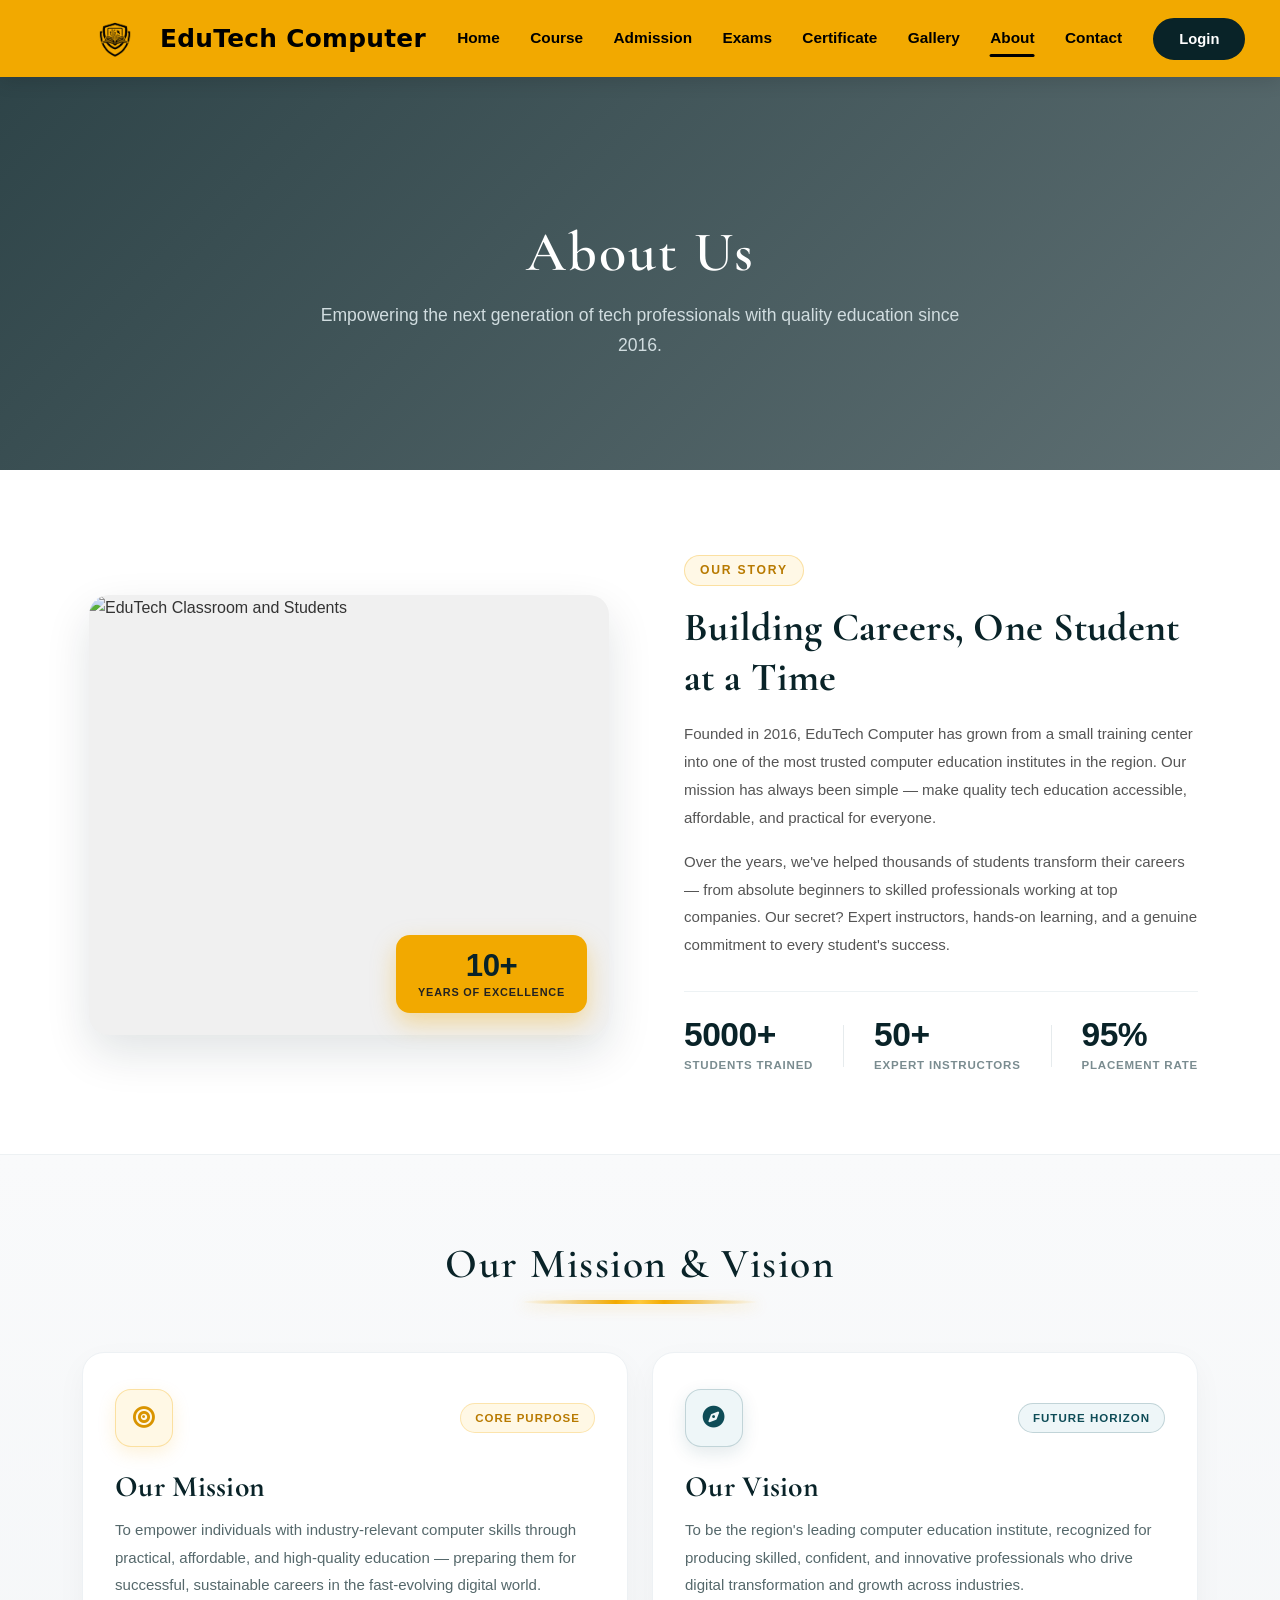
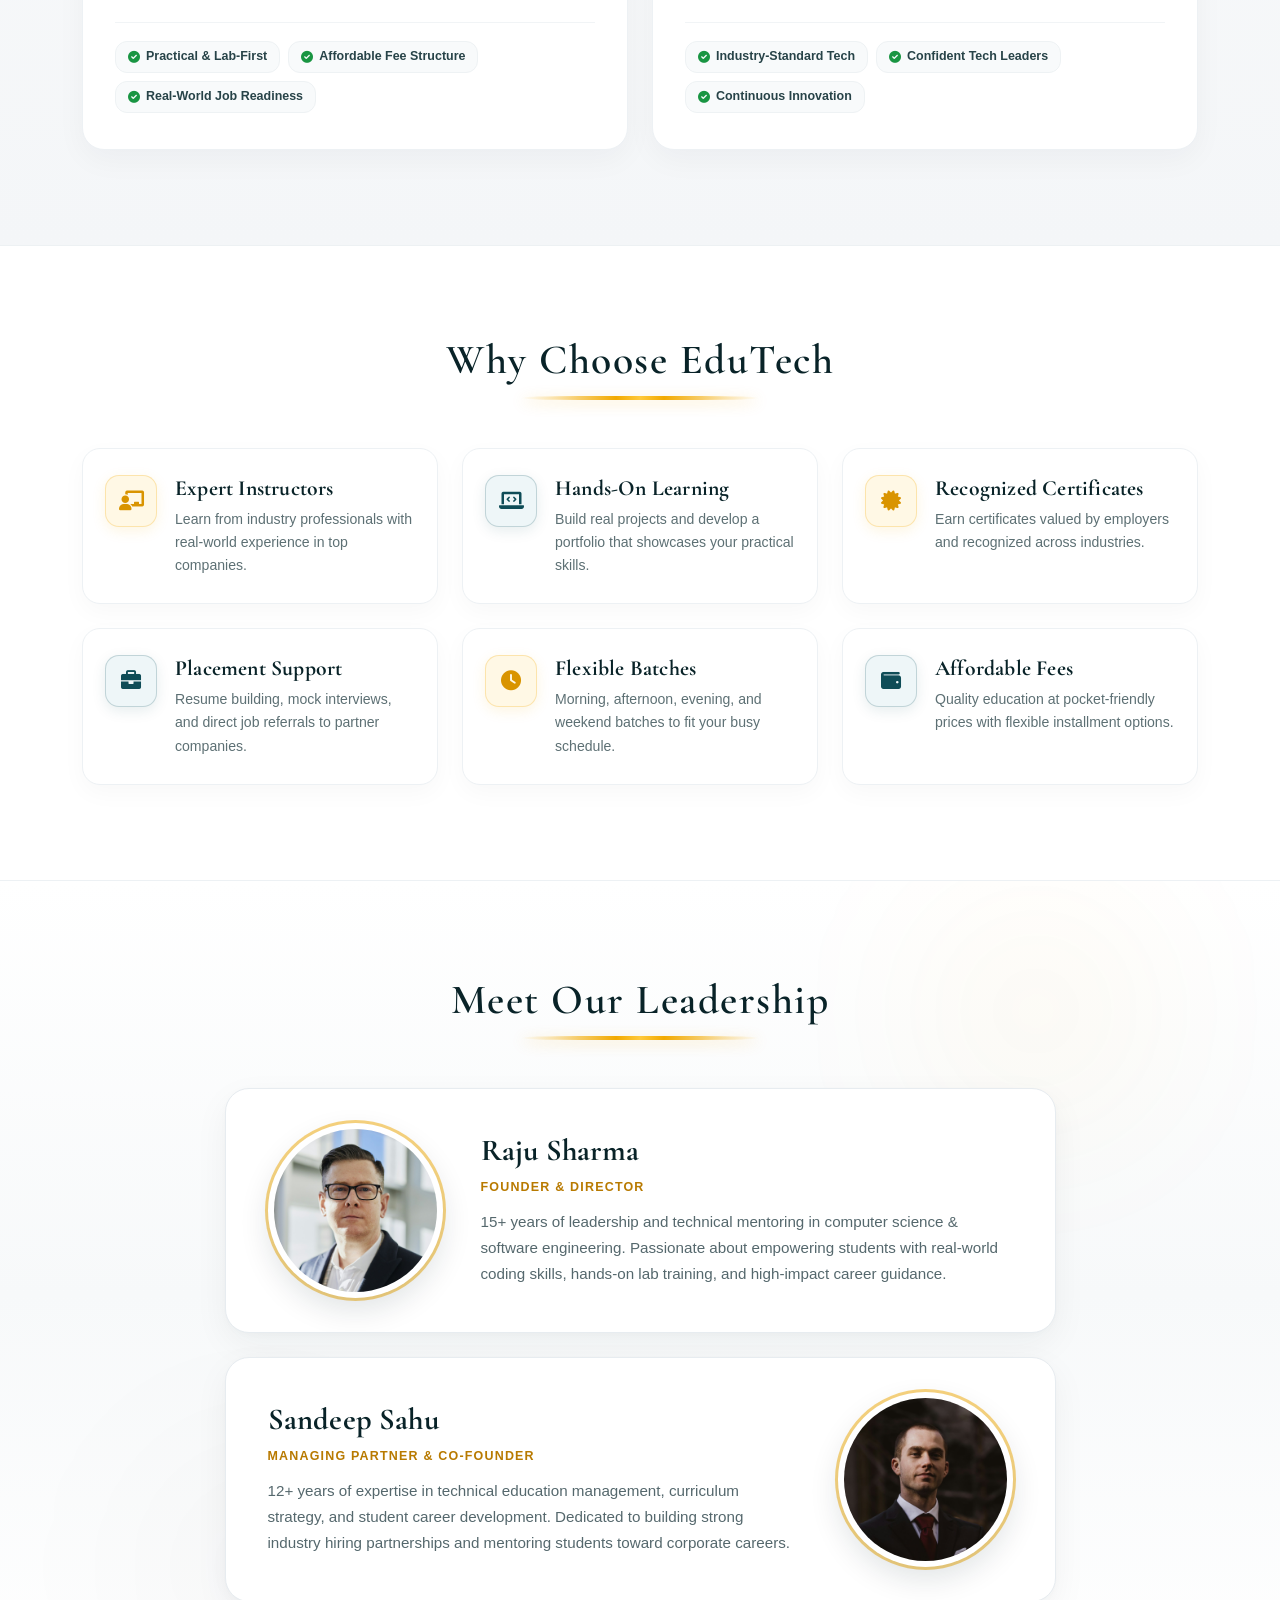
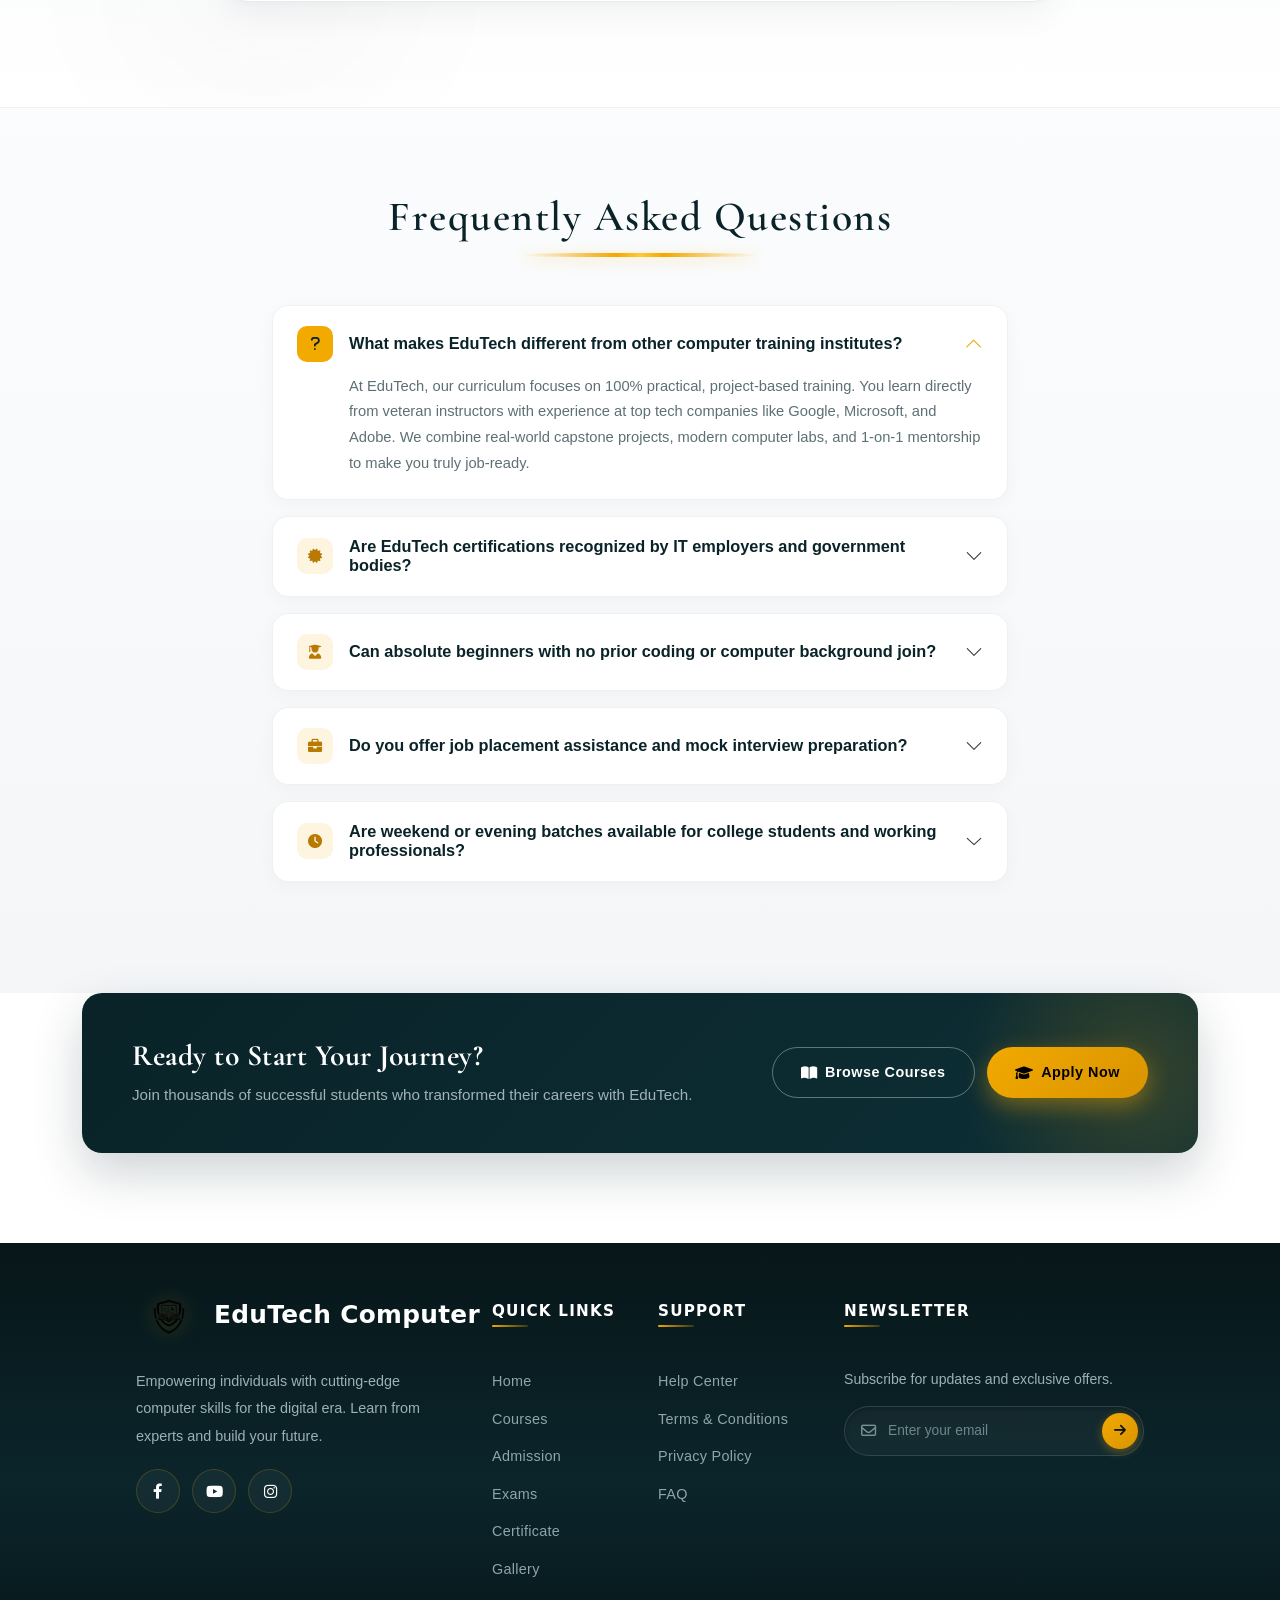
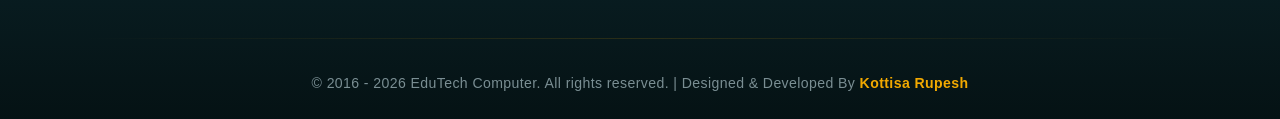
==== commit 77f18501: "Enhance UI, update form placeholders, footer links, and counselor modal" ====
--- a/about.html
+++ b/about.html
@@ -224,114 +224,46 @@
         <div class="team-bg-glow team-glow-2"></div>
         <div class="container position-relative">
             <div class="text-center mb-5 team-header-wrap">
-                <span class="team-section-badge"><i class="fas fa-crown"></i> Pillars of EduTech</span>
                 <h2 class="section-heading">Meet Our Leadership</h2>
-                <p class="team-section-subtitle">Guiding EduTech with visionary mentorship, deep industry roots, and an unwavering commitment to student success.</p>
-            </div>
-
-            <div class="row g-4 g-lg-5 justify-content-center">
-                <!-- Founder & Director -->
-                <div class="col-xl-5 col-lg-5 col-md-6 col-sm-10 col-12">
-                    <div class="team-card">
-                        <div class="team-image-wrap">
-                            <img src="https://images.unsplash.com/photo-1560250097-0b93528c311a?q=80&w=600&auto=format&fit=crop" alt="Raju Sharma - Founder &amp; Director" class="team-img" loading="lazy">
-                            <div class="team-img-overlay"></div>
-                            
-                            <!-- Badges -->
-                            <div class="team-exp-badge">
-                                <i class="fas fa-history"></i> 15+ Yrs Exp
-                            </div>
-                            <div class="team-badge">
-                                <i class="fas fa-shield-alt"></i> Founder &amp; Director
-                            </div>
-                        </div>
-
+            </div>
+
+            <div class="row g-4 justify-content-center">
+                <!-- Founder & Director (Photo on Left) -->
+                <div class="col-12 col-lg-10 col-xl-9">
+                    <div class="team-card team-card-photo-left">
+                        <!-- Round Photo Avatar (Left) -->
+                        <div class="team-avatar-wrap">
+                            <img src="raju-sharma.jpg" alt="Raju Sharma - Founder &amp; Director" class="team-img" loading="lazy">
+                        </div>
+
+                        <!-- Info Content (Right) -->
                         <div class="team-info">
                             <div class="team-header-meta">
                                 <h3 class="team-name">Raju Sharma</h3>
                                 <span class="team-role">Founder &amp; Director</span>
                             </div>
 
-                            <div class="team-tags">
-                                <span class="team-tag tag-gold"><i class="fab fa-google"></i> Ex-Google</span>
-                                <span class="team-tag tag-teal"><i class="fas fa-code"></i> Tech Mentor</span>
-                                <span class="team-tag tag-neutral"><i class="fas fa-microchip"></i> System Architect</span>
-                            </div>
-
                             <p class="team-desc">15+ years of leadership and technical mentoring in computer science &amp; software engineering. Passionate about empowering students with real-world coding skills, hands-on lab training, and high-impact career guidance.</p>
-
-                            <div class="team-divider"></div>
-
-                            <div class="team-footer">
-                                <div class="team-social">
-                                    <a href="https://linkedin.com" target="_blank" rel="noopener noreferrer" class="team-social-btn" title="Connect on LinkedIn" aria-label="Raju Sharma on LinkedIn">
-                                        <i class="fab fa-linkedin-in"></i>
-                                    </a>
-                                    <a href="https://twitter.com" target="_blank" rel="noopener noreferrer" class="team-social-btn" title="Follow on Twitter" aria-label="Raju Sharma on Twitter">
-                                        <i class="fab fa-twitter"></i>
-                                    </a>
-                                    <a href="mailto:raju.sharma@edutech.com" class="team-social-btn" title="Send Email" aria-label="Email Raju Sharma">
-                                        <i class="fas fa-envelope"></i>
-                                    </a>
-                                </div>
-                                <a href="contact.html" class="team-connect-btn">
-                                    <span>Get in Touch</span>
-                                    <i class="fas fa-arrow-right"></i>
-                                </a>
-                            </div>
-                        </div>
-                    </div>
-                </div>
-
-                <!-- Managing Partner & Co-Founder -->
-                <div class="col-xl-5 col-lg-5 col-md-6 col-sm-10 col-12">
-                    <div class="team-card">
-                        <div class="team-image-wrap">
-                            <img src="https://images.unsplash.com/photo-1519085360753-af0119f7cbe7?q=80&w=600&auto=format&fit=crop" alt="Sandeep Sahu - Managing Partner &amp; Co-Founder" class="team-img" loading="lazy">
-                            <div class="team-img-overlay"></div>
-                            
-                            <!-- Badges -->
-                            <div class="team-exp-badge">
-                                <i class="fas fa-history"></i> 12+ Yrs Exp
-                            </div>
-                            <div class="team-badge">
-                                <i class="fas fa-star"></i> Co-Founder &amp; Partner
-                            </div>
-                        </div>
-
+                        </div>
+                    </div>
+                </div>
+
+                <!-- Managing Partner & Co-Founder (Photo on Right) -->
+                <div class="col-12 col-lg-10 col-xl-9">
+                    <div class="team-card team-card-photo-right">
+                        <!-- Round Photo Avatar (Right via CSS row-reverse) -->
+                        <div class="team-avatar-wrap">
+                            <img src="sandeep-sahu.jpg" alt="Sandeep Sahu - Managing Partner &amp; Co-Founder" class="team-img" loading="lazy">
+                        </div>
+
+                        <!-- Info Content (Left via CSS row-reverse) -->
                         <div class="team-info">
                             <div class="team-header-meta">
                                 <h3 class="team-name">Sandeep Sahu</h3>
                                 <span class="team-role">Managing Partner &amp; Co-Founder</span>
                             </div>
 
-                            <div class="team-tags">
-                                <span class="team-tag tag-gold"><i class="fas fa-graduation-cap"></i> EdTech Strategist</span>
-                                <span class="team-tag tag-teal"><i class="fas fa-briefcase"></i> Placement Head</span>
-                                <span class="team-tag tag-neutral"><i class="fas fa-users-cog"></i> Operations</span>
-                            </div>
-
                             <p class="team-desc">12+ years of expertise in technical education management, curriculum strategy, and student career development. Dedicated to building strong industry hiring partnerships and mentoring students toward corporate careers.</p>
-
-                            <div class="team-divider"></div>
-
-                            <div class="team-footer">
-                                <div class="team-social">
-                                    <a href="https://linkedin.com" target="_blank" rel="noopener noreferrer" class="team-social-btn" title="Connect on LinkedIn" aria-label="Sandeep Sahu on LinkedIn">
-                                        <i class="fab fa-linkedin-in"></i>
-                                    </a>
-                                    <a href="https://twitter.com" target="_blank" rel="noopener noreferrer" class="team-social-btn" title="Follow on Twitter" aria-label="Sandeep Sahu on Twitter">
-                                        <i class="fab fa-twitter"></i>
-                                    </a>
-                                    <a href="mailto:sandeep.sahu@edutech.com" class="team-social-btn" title="Send Email" aria-label="Email Sandeep Sahu">
-                                        <i class="fas fa-envelope"></i>
-                                    </a>
-                                </div>
-                                <a href="contact.html" class="team-connect-btn">
-                                    <span>Get in Touch</span>
-                                    <i class="fas fa-arrow-right"></i>
-                                </a>
-                            </div>
                         </div>
                     </div>
                 </div>
@@ -342,7 +274,7 @@
     <!-- =========================================
          SECTION 6: FAQ
          ========================================= -->
-    <section class="faq-section">
+    <section class="faq-section" id="faq">
         <div class="container">
             <div class="text-center mb-5">
                 <h2 class="section-heading">Frequently Asked Questions</h2>
@@ -442,10 +374,10 @@
                     <p>Join thousands of successful students who transformed their careers with EduTech.</p>
                 </div>
                 <div class="cta-buttons">
-                    <a href="courses.html" class="btn-cta-outline">
+                    <a href="courses.html#courses" class="btn-cta-outline">
                         <i class="fas fa-book-open me-2"></i>Browse Courses
                     </a>
-                    <a href="admission.html" class="btn-cta">
+                    <a href="admission.html#admission-form" class="btn-cta">
                         <i class="fas fa-graduation-cap me-2"></i>Apply Now
                     </a>
                 </div>
--- a/footer.css
+++ b/footer.css
@@ -405,6 +405,20 @@
     letter-spacing: 0.4px;
 }
 
+.footer .footer-bottom .developer-link {
+    color: #F2A900;
+    text-decoration: none;
+    font-weight: 600;
+    transition: all 0.25s ease;
+    display: inline-block;
+}
+
+.footer .footer-bottom .developer-link:hover {
+    color: #ffd166;
+    text-shadow: 0 0 12px rgba(242, 169, 0, 0.45);
+    text-decoration: underline;
+}
+
 
 
 
--- a/style.css
+++ b/style.css
@@ -9,6 +9,10 @@
     margin: 0;
     padding: 0;
     box-sizing: border-box;
+}
+
+html {
+    scroll-behavior: smooth;
 }
 
 body {
--- a/about.css
+++ b/about.css
@@ -544,150 +544,156 @@
     line-height: 1.65;
 }
 
-/* Card Container */
+/* =========================================
+   LEADERSHIP RECTANGULAR HORIZONTAL CARDS
+   ========================================= */
+
+/* Card Container (Horizontal Rectangle) */
 .team-card {
     background: #ffffff;
     border: 1px solid #e7ecf0;
-    border-radius: 22px;
+    border-radius: 24px;
     overflow: hidden;
     transition: transform 0.4s cubic-bezier(0.16, 1, 0.3, 1), box-shadow 0.4s cubic-bezier(0.16, 1, 0.3, 1), border-color 0.35s ease;
-    height: 100%;
     display: flex;
-    flex-direction: column;
+    flex-direction: row;
+    align-items: center;
     box-shadow: 0 12px 35px rgba(9, 35, 40, 0.05), 0 2px 6px rgba(9, 35, 40, 0.02);
     position: relative;
-    max-width: 440px;
+    max-width: 920px;
     margin: 0 auto;
-}
-
-/* Top Accent Shimmer Line */
+    padding: 34px 42px;
+    gap: 38px;
+}
+
+/* First Card: Photo on Left (default row) */
+.team-card-photo-left {
+    flex-direction: row;
+}
+
+/* Second Card: Photo on Right (row-reverse) */
+.team-card-photo-right {
+    flex-direction: row-reverse;
+}
+
+/* Side Accent Indicator Line */
 .team-card::before {
     content: '';
     position: absolute;
     top: 0;
-    left: 0;
-    right: 0;
-    height: 3.5px;
-    background: linear-gradient(90deg, #092328 0%, #F2A900 50%, #092328 100%);
+    bottom: 0;
+    width: 4.5px;
+    background: linear-gradient(180deg, #092328 0%, #F2A900 50%, #092328 100%);
     opacity: 0;
     transition: opacity 0.35s ease;
     z-index: 5;
 }
 
+.team-card-photo-left::before {
+    left: 0;
+}
+
+.team-card-photo-right::before {
+    right: 0;
+}
+
+/* Subtle corner ambient glow on hover */
+.team-card::after {
+    content: '';
+    position: absolute;
+    width: 240px;
+    height: 240px;
+    background: radial-gradient(circle, rgba(242, 169, 0, 0.09) 0%, rgba(242, 169, 0, 0) 70%);
+    border-radius: 50%;
+    pointer-events: none;
+    transition: opacity 0.4s ease;
+    opacity: 0;
+}
+
+.team-card-photo-left::after {
+    left: -50px;
+    top: -50px;
+}
+
+.team-card-photo-right::after {
+    right: -50px;
+    top: -50px;
+}
+
 .team-card:hover {
-    transform: translateY(-8px);
-    box-shadow: 0 24px 50px rgba(9, 35, 40, 0.12), 0 0 0 1px rgba(242, 169, 0, 0.3);
+    transform: translateY(-6px);
+    box-shadow: 0 22px 50px rgba(9, 35, 40, 0.1), 0 0 0 1px rgba(242, 169, 0, 0.35);
     border-color: rgba(242, 169, 0, 0.4);
 }
 
-.team-card:hover::before {
+.team-card:hover::before,
+.team-card:hover::after {
     opacity: 1;
 }
 
-/* Photo Wrapper */
-.team-image-wrap {
+/* Round Photo Wrapper */
+.team-avatar-wrap {
+    flex-shrink: 0;
     position: relative;
-    width: 100%;
-    height: 310px;
+    width: 175px;
+    height: 175px;
+    min-width: 175px;
+    min-height: 175px;
+    max-width: 175px;
+    max-height: 175px;
+    aspect-ratio: 1 / 1;
+    margin: 0;
+    border-radius: 50%;
+    padding: 6px;
+    background: #ffffff;
+    box-shadow: 0 12px 30px rgba(9, 35, 40, 0.12), 0 0 0 3px rgba(242, 169, 0, 0.5);
+    z-index: 2;
     overflow: hidden;
-    background: #e9eff2;
+    transition: transform 0.4s cubic-bezier(0.16, 1, 0.3, 1), box-shadow 0.4s ease;
+}
+
+.team-card:hover .team-avatar-wrap {
+    transform: scale(1.04);
+    box-shadow: 0 18px 40px rgba(9, 35, 40, 0.18), 0 0 0 4px #F2A900;
 }
 
 .team-img {
     width: 100%;
     height: 100%;
+    border-radius: 50%;
     object-fit: cover;
     object-position: top center;
     display: block;
-    transition: transform 0.65s cubic-bezier(0.2, 0.8, 0.2, 1), filter 0.4s ease;
+    transition: transform 0.65s cubic-bezier(0.2, 0.8, 0.2, 1);
 }
 
 .team-card:hover .team-img {
-    transform: scale(1.06);
-}
-
-.team-img-overlay {
-    position: absolute;
-    inset: 0;
-    background: linear-gradient(to top, rgba(9, 35, 40, 0.72) 0%, rgba(9, 35, 40, 0.15) 45%, rgba(9, 35, 40, 0) 70%);
-    pointer-events: none;
-    z-index: 1;
-}
-
-/* Image Badges */
-.team-exp-badge {
-    position: absolute;
-    top: 14px;
-    right: 14px;
-    z-index: 2;
-    background: rgba(9, 35, 40, 0.82);
-    backdrop-filter: blur(10px);
-    -webkit-backdrop-filter: blur(10px);
-    border: 1px solid rgba(255, 255, 255, 0.2);
-    color: #ffffff;
-    font-size: 0.72rem;
-    font-weight: 700;
-    letter-spacing: 0.4px;
-    padding: 5px 12px;
-    border-radius: 30px;
-    display: inline-flex;
-    align-items: center;
-    gap: 6px;
-    box-shadow: 0 4px 14px rgba(0, 0, 0, 0.18);
-}
-
-.team-exp-badge i {
-    color: #F2A900;
-    font-size: 0.72rem;
-}
-
-.team-badge {
-    position: absolute;
-    bottom: 14px;
-    left: 14px;
-    z-index: 2;
-    background: rgba(9, 35, 40, 0.88);
-    backdrop-filter: blur(10px);
-    -webkit-backdrop-filter: blur(10px);
-    border: 1px solid rgba(242, 169, 0, 0.5);
-    color: #F2A900;
-    font-size: 0.74rem;
-    font-weight: 700;
-    letter-spacing: 0.5px;
-    padding: 6px 14px;
-    border-radius: 30px;
-    display: inline-flex;
-    align-items: center;
-    gap: 7px;
-    box-shadow: 0 4px 14px rgba(0, 0, 0, 0.22);
-}
-
-.team-badge i {
-    font-size: 0.72rem;
-    color: #F2A900;
+    transform: scale(1.05);
 }
 
 /* Information Body */
 .team-info {
-    padding: 24px 24px 22px;
+    padding: 0;
     text-align: left;
     flex-grow: 1;
     display: flex;
     flex-direction: column;
+    justify-content: center;
 }
 
 .team-header-meta {
     margin-bottom: 10px;
+    text-align: left;
 }
 
 .team-name {
     font-family: 'Cormorant Garamond', Georgia, serif;
-    font-size: 1.55rem;
+    font-size: 1.9rem;
     font-weight: 700;
     color: #092328;
-    margin: 0 0 2px 0;
+    margin: 0 0 4px 0;
     letter-spacing: 0.2px;
-    line-height: 1.25;
+    line-height: 1.2;
     transition: color 0.3s ease;
 }
 
@@ -697,77 +703,19 @@
 
 .team-role {
     display: inline-block;
-    font-size: 0.72rem;
+    font-size: 0.78rem;
     font-weight: 700;
-    letter-spacing: 1px;
+    letter-spacing: 1.2px;
     text-transform: uppercase;
     color: #b87a00;
 }
 
-/* Credential / Highlight Tags */
-.team-tags {
-    display: flex;
-    flex-wrap: wrap;
-    gap: 6px;
-    margin-bottom: 14px;
-}
-
-.team-tag {
-    font-size: 0.72rem;
-    font-weight: 600;
-    padding: 3px 9px;
-    border-radius: 6px;
-    display: inline-flex;
-    align-items: center;
-    gap: 5px;
-    transition: transform 0.2s ease;
-}
-
-.team-tag:hover {
-    transform: translateY(-1px);
-}
-
-.team-tag.tag-gold {
-    background: #fff8e6;
-    color: #9c6700;
-    border: 1px solid rgba(242, 169, 0, 0.3);
-}
-
-.team-tag.tag-teal {
-    background: #edf6f8;
-    color: #092328;
-    border: 1px solid rgba(9, 35, 40, 0.15);
-}
-
-.team-tag.tag-neutral {
-    background: #f1f4f6;
-    color: #4f6165;
-    border: 1px solid #e1e7eb;
-}
-
 .team-desc {
-    font-size: 0.86rem;
+    font-size: 0.95rem;
     color: #55686d;
-    line-height: 1.62;
-    margin: 0 0 18px;
-    flex-grow: 1;
-}
-
-/* Card Divider */
-.team-divider {
-    height: 1px;
-    width: 100%;
-    background: linear-gradient(90deg, rgba(9, 35, 40, 0.08) 0%, rgba(242, 169, 0, 0.3) 50%, rgba(9, 35, 40, 0.08) 100%);
-    margin: 0 0 16px;
-}
-
-/* Card Footer: Social + Quick Connect */
-.team-footer {
-    display: flex;
-    align-items: center;
-    justify-content: space-between;
-    gap: 12px;
-    margin-top: auto;
+    line-height: 1.72;
+    margin: 0;
+    text-align: left;
 }
 
 .team-social {
@@ -838,6 +786,7 @@
     padding: 85px 0 95px;
     position: relative;
     border-top: 1px solid #edf1f4;
+    scroll-margin-top: 85px;
 }
 
 .faq-subtitle {
@@ -1103,8 +1052,14 @@
         max-width: 420px;
     }
 
-    .team-image-wrap {
-        height: 290px;
+    .team-card-banner {
+        height: 135px;
+    }
+
+    .team-avatar-wrap {
+        width: 165px;
+        height: 165px;
+        margin: -82px auto 14px;
     }
 
     .team-name {
@@ -1288,30 +1243,32 @@
     }
 
     .team-card {
-        max-width: 400px;
-        margin: 0 auto;
-    }
-
-    .team-image-wrap {
-        height: 280px;
-    }
-
-    .team-exp-badge {
-        top: 12px;
-        right: 12px;
-        font-size: 0.68rem;
-        padding: 4px 10px;
-    }
-
-    .team-badge {
-        bottom: 12px;
-        left: 12px;
-        font-size: 0.7rem;
-        padding: 5px 12px;
+        max-width: 100%;
+        padding: 28px 30px;
+        gap: 28px;
+    }
+
+    .team-avatar-wrap {
+        width: 155px;
+        height: 155px;
     }
 
     .team-info {
-        padding: 22px 20px 20px;
+        padding: 0;
+    }
+
+    .team-name {
+        font-size: 1.65rem;
+    }
+
+    .team-role {
+        font-size: 0.74rem;
+        margin-bottom: 6px;
+    }
+
+    .team-desc {
+        font-size: 0.92rem;
+        line-height: 1.65;
     }
 
     .team-name {
@@ -1511,51 +1468,56 @@
         padding: 5px 12px;
     }
 
-    .team-card {
+    .team-card,
+    .team-card-photo-left,
+    .team-card-photo-right {
+        flex-direction: column !important;
+        text-align: center;
         max-width: 100%;
         margin: 0 auto;
-        border-radius: 18px;
-    }
-
-    .team-image-wrap {
-        height: 260px;
-    }
-
-    .team-exp-badge {
-        top: 10px;
-        right: 10px;
-        font-size: 0.65rem;
-        padding: 4px 9px;
-    }
-
-    .team-badge {
-        font-size: 0.66rem;
-        padding: 4px 10px;
-        bottom: 10px;
-        left: 10px;
+        border-radius: 20px;
+        padding: 26px 20px;
+        gap: 20px;
+    }
+
+    .team-card-photo-left::before,
+    .team-card-photo-right::before {
+        width: 100%;
+        height: 4px;
+        top: 0;
+        bottom: auto;
+        left: 0;
+        right: 0;
+    }
+
+    .team-avatar-wrap {
+        width: 140px;
+        height: 140px;
+        margin: 0 auto;
     }
 
     .team-info {
-        padding: 18px 16px 16px;
+        padding: 0;
+        text-align: center;
+    }
+
+    .team-header-meta {
+        text-align: center;
     }
 
     .team-name {
-        font-size: 1.3rem;
+        font-size: 1.5rem;
     }
 
     .team-role {
-        font-size: 0.68rem;
-        margin-bottom: 8px;
-    }
-
-    .team-tags {
-        gap: 5px;
-        margin-bottom: 10px;
-    }
-
-    .team-tag {
-        font-size: 0.68rem;
-        padding: 2px 7px;
+        font-size: 0.72rem;
+        margin-bottom: 6px;
+    }
+
+    .team-desc {
+        font-size: 0.88rem;
+        line-height: 1.62;
+        text-align: center;
     }
 
     .team-desc {
